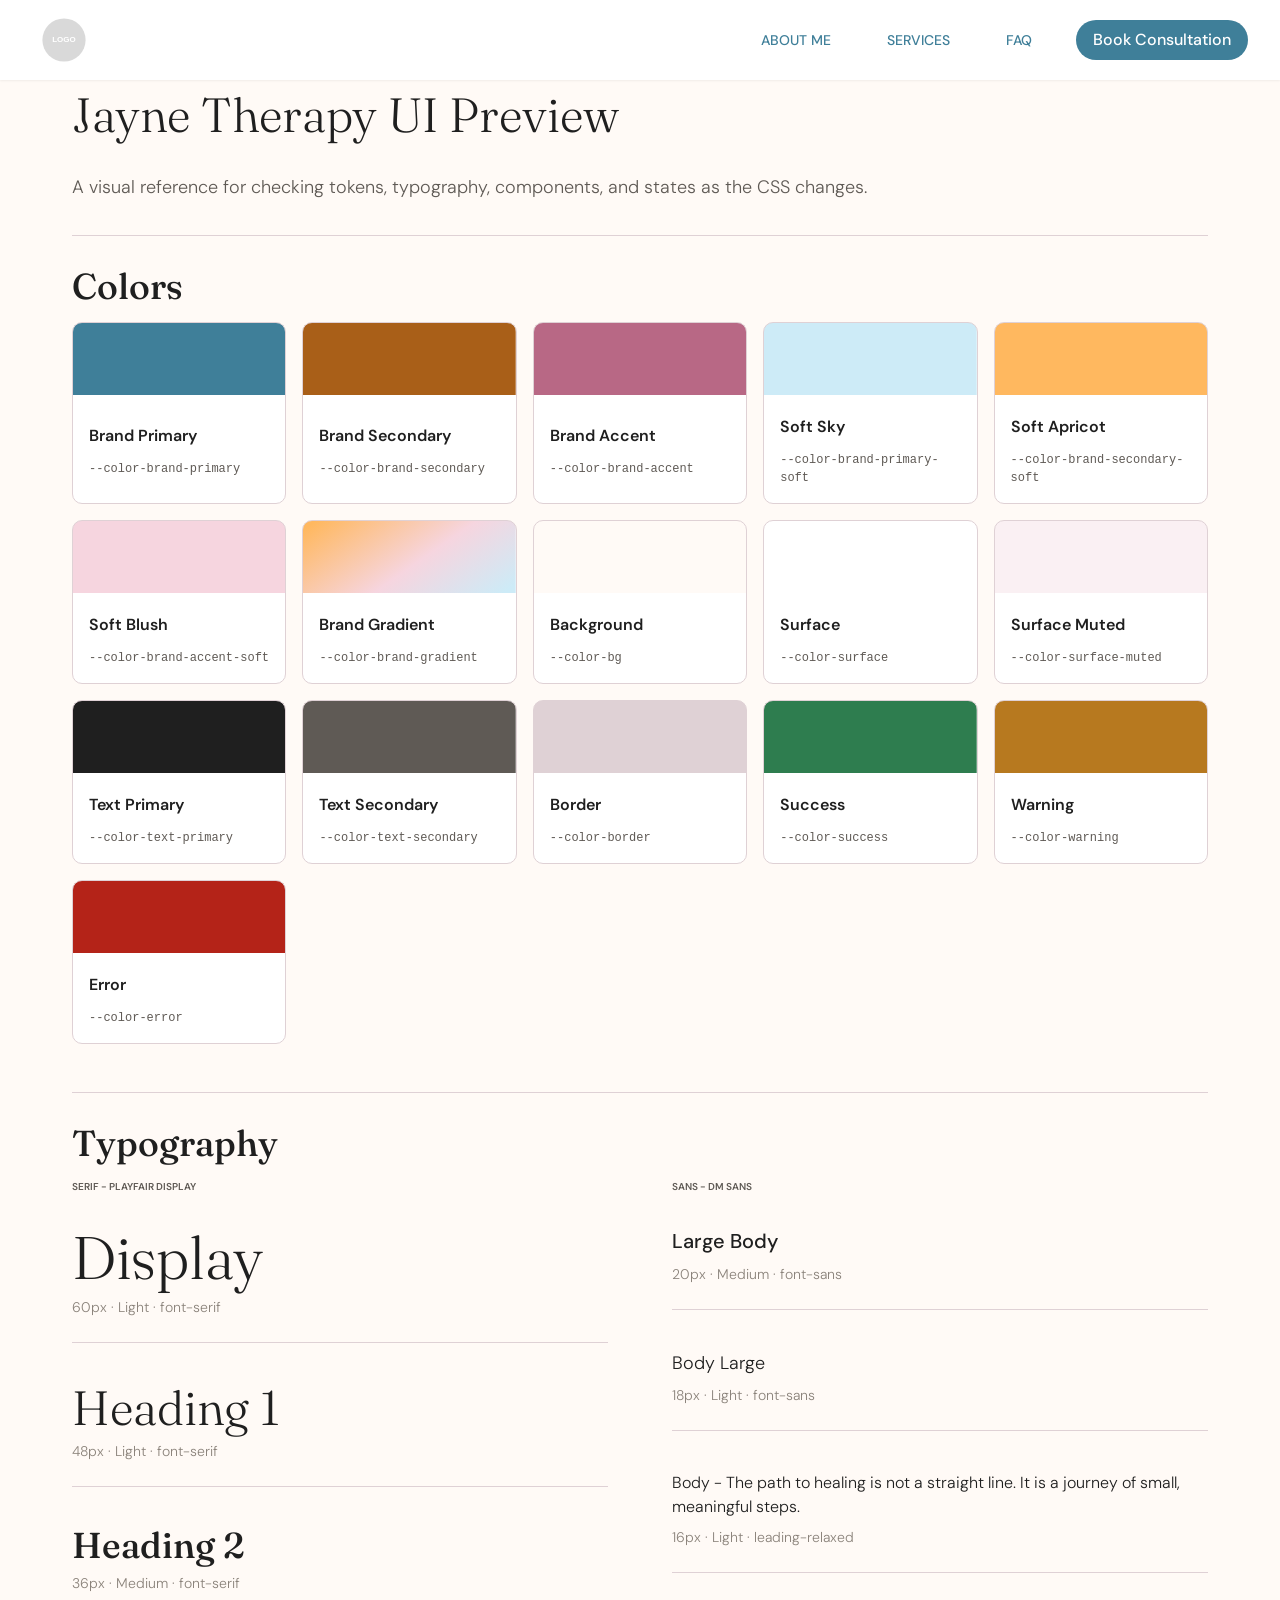
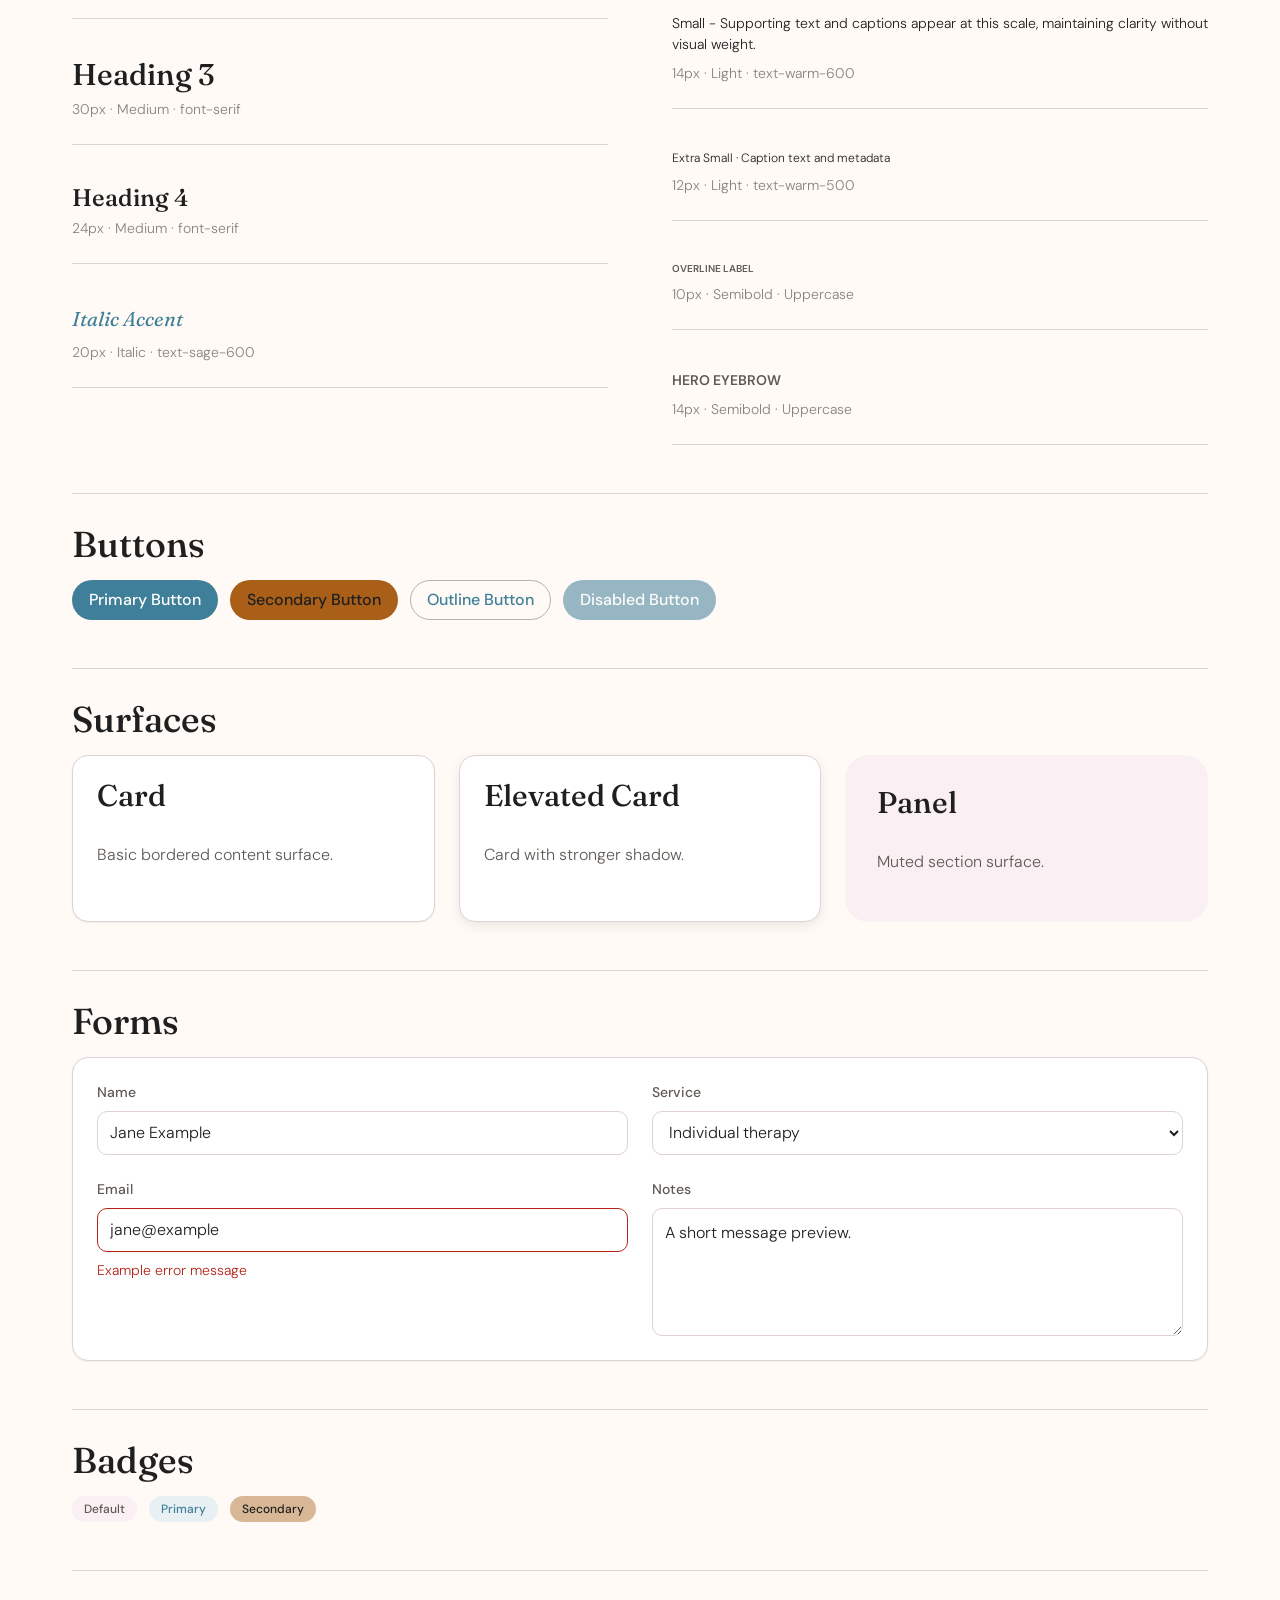
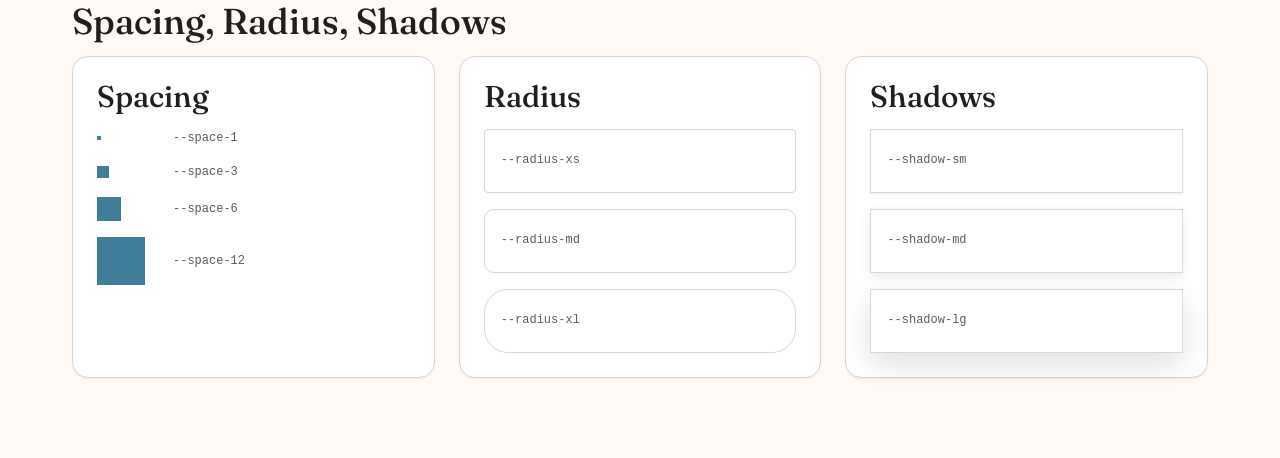
==== design-system/index.html @ 98eff907 "checkpoint" ====
<!doctype html>
<html lang="en">
  <head>
    <meta charset="utf-8">
    <meta name="viewport" content="width=device-width, initial-scale=1">
    <title>Design System | Jayne Therapy</title>
    <link rel="stylesheet" href="../styles.css">
  </head>
  <body>
    <header class="site-header">
      <nav class="site-nav" aria-label="Main navigation">
        <a class="site-logo" href="../index.html" aria-label="Jayne Therapy home">
          <img src="../assets/images/logo-placeholder.svg" alt="Jayne Therapy">
        </a>

        <div class="nav-links" aria-label="Home page sections">
          <a href="../index.html#about">About Me</a>
          <a href="../index.html#services">Services</a>
          <a href="../index.html#faq">FAQ</a>
          <a class="button button-primary nav-cta" href="../book-consultation.html">Book Consultation</a>
        </div>
      </nav>
    </header>

    <main class="ds-page">
      <div class="container stack">
        <header class="stack">
          <span class="badge badge-primary">Design System</span>
          <h1>Jayne Therapy UI Preview</h1>
          <p class="text-lg text-secondary">
            A visual reference for checking tokens, typography, components, and states as the CSS changes.
          </p>
        </header>

        <section class="ds-section stack" aria-labelledby="colors-heading">
          <h2 id="colors-heading">Colors</h2>
          <div class="ds-token-grid">
            <article class="ds-swatch" style="--swatch-color: var(--color-brand-primary);">
              <span>Brand Primary</span>
              <code>--color-brand-primary</code>
            </article>
            <article class="ds-swatch" style="--swatch-color: var(--color-brand-secondary);">
              <span>Brand Secondary</span>
              <code>--color-brand-secondary</code>
            </article>
            <article class="ds-swatch" style="--swatch-color: var(--color-brand-accent);">
              <span>Brand Accent</span>
              <code>--color-brand-accent</code>
            </article>
            <article class="ds-swatch" style="--swatch-color: var(--color-brand-primary-soft);">
              <span>Soft Sky</span>
              <code>--color-brand-primary-soft</code>
            </article>
            <article class="ds-swatch" style="--swatch-color: var(--color-brand-secondary-soft);">
              <span>Soft Apricot</span>
              <code>--color-brand-secondary-soft</code>
            </article>
            <article class="ds-swatch" style="--swatch-color: var(--color-brand-accent-soft);">
              <span>Soft Blush</span>
              <code>--color-brand-accent-soft</code>
            </article>
            <article class="ds-swatch ds-swatch-gradient">
              <span>Brand Gradient</span>
              <code>--color-brand-gradient</code>
            </article>
            <article class="ds-swatch" style="--swatch-color: var(--color-bg);">
              <span>Background</span>
              <code>--color-bg</code>
            </article>
            <article class="ds-swatch" style="--swatch-color: var(--color-surface);">
              <span>Surface</span>
              <code>--color-surface</code>
            </article>
            <article class="ds-swatch" style="--swatch-color: var(--color-surface-muted);">
              <span>Surface Muted</span>
              <code>--color-surface-muted</code>
            </article>
            <article class="ds-swatch" style="--swatch-color: var(--color-text-primary);">
              <span>Text Primary</span>
              <code>--color-text-primary</code>
            </article>
            <article class="ds-swatch" style="--swatch-color: var(--color-text-secondary);">
              <span>Text Secondary</span>
              <code>--color-text-secondary</code>
            </article>
            <article class="ds-swatch" style="--swatch-color: var(--color-border);">
              <span>Border</span>
              <code>--color-border</code>
            </article>
            <article class="ds-swatch" style="--swatch-color: var(--color-success);">
              <span>Success</span>
              <code>--color-success</code>
            </article>
            <article class="ds-swatch" style="--swatch-color: var(--color-warning);">
              <span>Warning</span>
              <code>--color-warning</code>
            </article>
            <article class="ds-swatch" style="--swatch-color: var(--color-error);">
              <span>Error</span>
              <code>--color-error</code>
            </article>
          </div>
        </section>

        <section class="ds-section stack" aria-labelledby="typography-heading">
          <h2 id="typography-heading">Typography</h2>
          <div class="ds-type-specimen">
            <div class="stack">
              <p class="overline">Serif - Playfair Display</p>

              <article class="ds-type-row">
                <p class="display">Display</p>
                <p class="ds-type-meta">60px &middot; Light &middot; font-serif</p>
              </article>

              <article class="ds-type-row">
                <h1>Heading 1</h1>
                <p class="ds-type-meta">48px &middot; Light &middot; font-serif</p>
              </article>

              <article class="ds-type-row">
                <h2>Heading 2</h2>
                <p class="ds-type-meta">36px &middot; Medium &middot; font-serif</p>
              </article>

              <article class="ds-type-row">
                <h3>Heading 3</h3>
                <p class="ds-type-meta">30px &middot; Medium &middot; font-serif</p>
              </article>

              <article class="ds-type-row">
                <h4>Heading 4</h4>
                <p class="ds-type-meta">24px &middot; Medium &middot; font-serif</p>
              </article>

              <article class="ds-type-row">
                <p class="italic-accent">Italic Accent</p>
                <p class="ds-type-meta">20px &middot; Italic &middot; text-sage-600</p>
              </article>
            </div>

            <div class="stack">
              <p class="overline">Sans - DM Sans</p>

              <article class="ds-type-row">
                <p class="text-xl text-medium">Large Body</p>
                <p class="ds-type-meta">20px &middot; Medium &middot; font-sans</p>
              </article>

              <article class="ds-type-row">
                <p class="text-lg">Body Large</p>
                <p class="ds-type-meta">18px &middot; Light &middot; font-sans</p>
              </article>

              <article class="ds-type-row">
                <p>Body - The path to healing is not a straight line. It is a journey of small, meaningful steps.</p>
                <p class="ds-type-meta">16px &middot; Light &middot; leading-relaxed</p>
              </article>

              <article class="ds-type-row">
                <p class="text-sm">Small - Supporting text and captions appear at this scale, maintaining clarity without visual weight.</p>
                <p class="ds-type-meta">14px &middot; Light &middot; text-warm-600</p>
              </article>

              <article class="ds-type-row">
                <p class="text-xs">Extra Small &middot; Caption text and metadata</p>
                <p class="ds-type-meta">12px &middot; Light &middot; text-warm-500</p>
              </article>

              <article class="ds-type-row">
                <p class="overline">Overline Label</p>
                <p class="ds-type-meta">10px &middot; Semibold &middot; Uppercase</p>
              </article>

              <article class="ds-type-row">
                <p class="eyebrow">Hero Eyebrow</p>
                <p class="ds-type-meta">14px &middot; Semibold &middot; Uppercase</p>
              </article>
            </div>
          </div>
        </section>

        <section class="ds-section stack" aria-labelledby="buttons-heading">
          <h2 id="buttons-heading">Buttons</h2>
          <div class="cluster">
            <a class="button button-primary" href="../book-consultation.html">Primary Button</a>
            <button class="button button-secondary" type="button">Secondary Button</button>
            <button class="button button-outline" type="button">Outline Button</button>
            <button class="button button-primary" type="button" disabled>Disabled Button</button>
          </div>
        </section>

        <section class="ds-section stack" aria-labelledby="surfaces-heading">
          <h2 id="surfaces-heading">Surfaces</h2>
          <div class="grid grid-3">
            <article class="card stack">
              <h3>Card</h3>
              <p class="text-secondary">Basic bordered content surface.</p>
            </article>
            <article class="card card-elevated stack">
              <h3>Elevated Card</h3>
              <p class="text-secondary">Card with stronger shadow.</p>
            </article>
            <article class="panel stack">
              <h3>Panel</h3>
              <p class="text-secondary">Muted section surface.</p>
            </article>
          </div>
        </section>

        <section class="ds-section stack" aria-labelledby="forms-heading">
          <h2 id="forms-heading">Forms</h2>
          <form class="card grid grid-2">
            <label class="field">
              <span class="label">Name</span>
              <input class="input" type="text" value="Jane Example">
            </label>

            <label class="field">
              <span class="label">Service</span>
              <select class="select">
                <option>Individual therapy</option>
                <option>Consultation</option>
              </select>
            </label>

            <label class="field">
              <span class="label">Email</span>
              <input class="input is-error" type="email" value="jane@example">
              <span class="field-error">Example error message</span>
            </label>

            <label class="field">
              <span class="label">Notes</span>
              <textarea class="textarea">A short message preview.</textarea>
            </label>
          </form>
        </section>

        <section class="ds-section stack" aria-labelledby="badges-heading">
          <h2 id="badges-heading">Badges</h2>
          <div class="cluster">
            <span class="badge">Default</span>
            <span class="badge badge-primary">Primary</span>
            <span class="badge badge-secondary">Secondary</span>
          </div>
        </section>

        <section class="ds-section stack" aria-labelledby="spacing-heading">
          <h2 id="spacing-heading">Spacing, Radius, Shadows</h2>
          <div class="grid grid-3">
            <article class="card stack">
              <h3>Spacing</h3>
              <div class="ds-space" style="--space-size: var(--space-1);"><span></span><code>--space-1</code></div>
              <div class="ds-space" style="--space-size: var(--space-3);"><span></span><code>--space-3</code></div>
              <div class="ds-space" style="--space-size: var(--space-6);"><span></span><code>--space-6</code></div>
              <div class="ds-space" style="--space-size: var(--space-12);"><span></span><code>--space-12</code></div>
            </article>

            <article class="card stack">
              <h3>Radius</h3>
              <div class="ds-radius" style="border-radius: var(--radius-xs);"><code>--radius-xs</code></div>
              <div class="ds-radius" style="border-radius: var(--radius-md);"><code>--radius-md</code></div>
              <div class="ds-radius" style="border-radius: var(--radius-xl);"><code>--radius-xl</code></div>
            </article>

            <article class="card stack">
              <h3>Shadows</h3>
              <div class="ds-shadow" style="box-shadow: var(--shadow-sm);"><code>--shadow-sm</code></div>
              <div class="ds-shadow" style="box-shadow: var(--shadow-md);"><code>--shadow-md</code></div>
              <div class="ds-shadow" style="box-shadow: var(--shadow-lg);"><code>--shadow-lg</code></div>
            </article>
          </div>
        </section>
      </div>
    </main>
  </body>
</html>
---- styles.css ----
@import url("https://fonts.googleapis.com/css2?family=DM+Sans:ital,opsz,wght@0,9..40,300;0,9..40,400;0,9..40,500;0,9..40,600&family=Playfair+Display:ital,wght@0,400;0,500;1,400&display=swap");
@import url("https://fonts.googleapis.com/css2?family=DM+Sans:ital,opsz,wght@0,9..40,300;0,9..40,400;0,9..40,500;0,9..40,600&family=Fraunces:ital,opsz,wght@0,9..144,400;0,9..144,500;0,9..144,600;1,9..144,400&display=swap");

* {
  box-sizing: border-box;
}

section {
  min-height: 100vh;
  scroll-margin-top: 5rem;
}


/* =========================================================
   DESIGN SYSTEM
   Source of truth for brand, spacing, typography, UI states
   ========================================================= */

/* -----------------------------
   1. Design Tokens
----------------------------- */

:root {
  /* Brand */
  --color-brand-primary: #3f7f99;
  --color-brand-secondary: #a95f18;
  --color-brand-accent: #b86885;
  --color-brand-primary-soft: #cdebf7;
  --color-brand-secondary-soft: #ffb85f;
  --color-brand-accent-soft: #f6d5df;
  --color-brand-gradient: linear-gradient(145deg, #ffb85f 4%, #f6d5df 55%, #cdebf7 96%);

  /* Neutrals */
  --color-bg: #fffaf6;
  --color-surface: #ffffff;
  --color-surface-muted: #faf0f3;

  --color-text-primary: #1f1f1f;
  --color-text-secondary: #5f5a55;
  --color-text-muted: #8a827a;
  --color-text-inverse: #ffffff;

  --color-border: #dfd1d5;
  --color-border-strong: #bcaeb3;

  /* Semantic Colors */
  --color-success: #2e7d4f;
  --color-warning: #b7791f;
  --color-error: #b42318;
  --color-info: #2b5c8a;

  /* Typography */
  --font-family-base: "DM Sans", system-ui, -apple-system, BlinkMacSystemFont, "Segoe UI", sans-serif;
  /* --font-family-heading: "Playfair Display", Georgia, "Times New Roman", Times, serif; */
  --font-family-heading: "Fraunces", Georgia, "Times New Roman", Times, serif;
  --font-family-mono: "SFMono-Regular", Consolas, "Liberation Mono", monospace;

  --font-size-2xs: 0.625rem;  /* 10px */
  --font-size-xs: 0.75rem;     /* 12px */
  --font-size-sm: 0.875rem;    /* 14px */
  --font-size-md: 1rem;        /* 16px */
  --font-size-lg: 1.125rem;    /* 18px */
  --font-size-xl: 1.25rem;     /* 20px */
  --font-size-2xl: 1.5rem;     /* 24px */
  --font-size-3xl: 1.875rem;   /* 30px */
  --font-size-4xl: 2.25rem;    /* 36px */
  --font-size-5xl: 3rem;       /* 48px */
  --font-size-display: 3.75rem; /* 60px */

  --line-height-tight: 1.05;
  --line-height-base: 1.5;
  --line-height-loose: 1.65;

  --font-weight-light: 300;
  --font-weight-regular: 400;
  --font-weight-medium: 500;
  --font-weight-semibold: 600;
  --font-weight-bold: 700;

  /* Spacing */
  --space-0: 0;
  --space-1: 0.25rem;   /* 4px */
  --space-2: 0.5rem;    /* 8px */
  --space-3: 0.75rem;   /* 12px */
  --space-4: 1rem;      /* 16px */
  --space-5: 1.25rem;   /* 20px */
  --space-6: 1.5rem;    /* 24px */
  --space-8: 2rem;      /* 32px */
  --space-10: 2.5rem;   /* 40px */
  --space-12: 3rem;     /* 48px */
  --space-16: 4rem;     /* 64px */

  /* Border Radius */
  --radius-xs: 0.25rem;
  --radius-sm: 0.375rem;
  --radius-md: 0.625rem;
  --radius-lg: 1rem;
  --radius-xl: 1.5rem;
  --radius-full: 999px;

  /* Shadows */
  --shadow-sm: 0 1px 2px rgb(0 0 0 / 0.06);
  --shadow-md: 0 4px 12px rgb(0 0 0 / 0.08);
  --shadow-lg: 0 12px 32px rgb(0 0 0 / 0.12);

  /* Layout */
  --container-sm: 640px;
  --container-md: 960px;
  --container-lg: 1200px;
  --container-xl: 1440px;

  /* Motion */
  --transition-fast: 120ms ease;
  --transition-base: 180ms ease;
  --transition-slow: 280ms ease;

  /* Z-Index */
  --z-dropdown: 1000;
  --z-sticky: 1100;
  --z-modal: 1200;
  --z-toast: 1300;
}


/* -----------------------------
   2. Global Base Styles
----------------------------- */

* {
  box-sizing: border-box;
}

html {
  background: var(--color-surface);
  font-size: 16px;
}

body {
  margin: 0;
  background: var(--color-bg);
  color: var(--color-text-primary);
  font-family: var(--font-family-base);
  font-size: var(--font-size-md);
  font-weight: var(--font-weight-light);
  line-height: var(--line-height-base);
}

img,
svg {
  display: block;
  max-width: 100%;
}

button,
input,
textarea,
select {
  font: inherit;
}

a {
  color: inherit;
}


/* -----------------------------
   3. Site Navigation
----------------------------- */

.site-header {
  background: var(--color-surface);
  box-shadow: var(--shadow-sm);
  position: fixed;
  right: 0;
  left: 0;
  top: 0;
  z-index: var(--z-sticky);
}

main {
  padding-top: 5rem;
}

.site-nav {
  display: flex;
  align-items: center;
  justify-content: space-between;
  gap: var(--space-6);
  width: min(100%, var(--container-xl));
  min-height: 5rem;
  margin-inline: auto;
  padding-inline: var(--space-8);
}

.site-logo {
  display: inline-flex;
  align-items: center;
  flex: 0 0 auto;
  padding: var(--space-1) var(--space-2);
  border-radius: var(--radius-lg);
}

.site-logo[aria-current="page"] {
  background: color-mix(in srgb, var(--color-brand-secondary-soft) 32%, transparent);
}

.site-logo img {
  width: auto;
  height: 3rem;
}

.nav-links {
  display: flex;
  align-items: center;
  flex-wrap: wrap;
  justify-content: flex-end;
  gap: var(--space-8);
  margin-left: auto;
}

.nav-links a:not(.button) {
  color: var(--color-brand-primary);
  padding: var(--space-2) var(--space-3);
  border-radius: var(--radius-full);
  font-size: var(--font-size-sm);
  font-weight: var(--font-weight-medium);
  text-decoration: none;
  text-transform: uppercase;
  transition:
    color var(--transition-base),
    background-color var(--transition-base),
    transform var(--transition-fast);
}

.nav-links a:not(.button):hover,
.nav-links a:not(.button):focus-visible {
  color: color-mix(in srgb, var(--color-brand-primary) 82%, black);
  background: color-mix(in srgb, var(--color-brand-primary-soft) 42%, transparent);
  transform: translateY(-1px);
}

.nav-links a[aria-current="page"] {
  color: var(--color-text-inverse);
  background: var(--color-brand-secondary);
  box-shadow: 0 0 0 0.2rem color-mix(in srgb, var(--color-brand-secondary-soft) 55%, transparent);
}

.nav-links a[aria-current="page"]:hover,
.nav-links a[aria-current="page"]:focus-visible {
  color: var(--color-text-inverse);
  background: color-mix(in srgb, var(--color-brand-secondary) 88%, black);
}

.nav-cta {
  flex: 0 0 auto;
}

@media (max-width: 700px) {
  main {
    padding-top: 9.5rem;
  }

  .site-nav {
    align-items: flex-start;
    flex-direction: column;
    gap: var(--space-4);
    padding-block: var(--space-4);
    padding-inline: var(--space-6);
  }

  .nav-links {
    justify-content: flex-start;
    width: 100%;
    gap: var(--space-4);
  }
}


/* -----------------------------
   4. Hero
----------------------------- */

.hero {
  position: relative;
  isolation: isolate;
  display: flex;
  align-items: center;
  overflow: hidden;
  padding-block: var(--space-16);
}

.hero::before,
.hero::after {
  position: absolute;
  z-index: -1;
  content: "";
  pointer-events: none;
}

.hero::before {
  top: 8%;
  left: -5rem;
  width: 16rem;
  aspect-ratio: 1;
  border-radius: 41% 59% 66% 34% / 53% 38% 62% 47%;
  background: color-mix(in srgb, var(--color-brand-accent-soft) 72%, transparent);
  transform: rotate(-18deg);
}

.hero::after {
  right: 3%;
  bottom: 4%;
  width: 8rem;
  aspect-ratio: 1;
  border: 0.75rem solid color-mix(in srgb, var(--color-brand-secondary-soft) 52%, transparent);
  border-radius: 50%;
  box-shadow:
    0 0 0 0.75rem var(--color-bg),
    0 0 0 1rem color-mix(in srgb, var(--color-brand-primary-soft) 72%, transparent);
}

.hero-layout {
  position: relative;
  display: grid;
  grid-template-columns: minmax(0, 1.15fr) minmax(18rem, 0.85fr);
  gap: var(--space-6);
  align-items: center;
  padding-inline: var(--space-10);
}

.hero-copy {
  z-index: 1;
  grid-column: 1;
  grid-row: 1;
  min-width: 0;
  max-width: var(--container-sm);
  padding: var(--space-10);
}

.hero-image-frame {
  grid-column: 2;
  grid-row: 1;
  width: min(100%, 30rem);
  aspect-ratio: 4 / 5;
  justify-self: end;
  overflow: hidden;
  border: 1px solid var(--color-border);
  border-radius: 46% 54% 42% 58% / 58% 43% 57% 42%;
  background: var(--color-surface-muted);
  box-shadow: var(--shadow-sm);
}

.hero-image-frame img {
  width: 100%;
  height: 100%;
  object-fit: cover;
  object-position: center 25%;
}

@media (max-width: 960px) {
  .hero {
    padding-block: var(--space-12);
  }

  .hero-layout {
    grid-template-columns: minmax(0, 1fr) minmax(15rem, 0.75fr);
    gap: var(--space-4);
    padding-inline: var(--space-4);
  }

  .hero-copy {
    grid-column: 1;
    max-width: 100%;
    padding: var(--space-4);
  }

  .hero-copy h1 {
    font-size: var(--font-size-4xl);
  }

  .hero-image-frame {
    grid-column: 2;
    width: 100%;
  }
}

@media (max-width: 700px) {
  .hero-layout {
    grid-template-columns: 1fr;
    gap: var(--space-10);
  }

  .hero-copy,
  .hero-image-frame {
    grid-column: 1;
    grid-row: auto;
  }

  .hero-copy {
    padding: var(--space-8);
  }

  .hero-image-frame {
    justify-self: center;
    width: min(100%, 34rem);
  }
}

@media (max-width: 560px) {
  .hero {
    padding-block: var(--space-10);
  }

  .hero-copy h1 {
    font-size: var(--font-size-3xl);
  }

  .hero-copy {
    padding: var(--space-6);
  }

  .hero-layout {
    padding-inline: 0;
  }

  .hero-image-frame {
    width: 100%;
  }
}


/* -----------------------------
   5. About
----------------------------- */

.about-section {
  min-height: auto;
  padding-block: var(--space-16);
  background: var(--color-surface);
}

.about-layout {
  display: grid;
  grid-template-columns: minmax(16rem, 0.85fr) minmax(0, 1fr);
  gap: var(--space-16);
  align-items: start;
}

.about-media {
  position: relative;
  overflow: hidden;
  aspect-ratio: 4 / 5;
  border-radius: var(--radius-full) var(--radius-full) var(--radius-md) var(--radius-md);
  background: var(--color-surface-muted);
  box-shadow:
    -0.9rem 0.9rem 0 color-mix(in srgb, var(--color-brand-secondary-soft) 38%, white),
    var(--shadow-sm);
}

.about-media::before {
  content: "";
  position: absolute;
  inset: var(--space-4);
  border: 1px solid color-mix(in srgb, var(--color-brand-secondary) 70%, transparent);
  border-radius: inherit;
  pointer-events: none;
  z-index: 1;
}

.about-media img {
  width: 100%;
  height: 100%;
  object-fit: cover;
  object-position: center 20%;
}

.about-content {
  padding-block: var(--space-4);
  gap: var(--space-5);
}

.about-content h2 {
  color: var(--color-text-primary);
  max-width: 46rem;
  margin-bottom: var(--space-6);
}

.about-content h2 span:nth-of-type(1) {
  color: var(--color-brand-primary);
}

.about-content h2 span:nth-of-type(2) {
  color: var(--color-brand-secondary);
}

.about-content p {
  max-width: 44rem;
  margin: 0;
  line-height: var(--line-height-loose);
}

.about-list {
  color: var(--color-text-secondary);
  max-width: 44rem;
  font-size: var(--font-size-md);
  line-height: var(--line-height-loose);
}

.about-list p {
  margin-block: 0 var(--space-2);
}

.about-list ul {
  margin: 0;
  padding-left: var(--space-6);
}

.about-list li::marker {
  color: var(--color-brand-secondary);
}

@media (max-width: 900px) {
  .about-section {
    padding-block: var(--space-12);
  }

  .about-layout {
    grid-template-columns: 1fr;
    gap: var(--space-10);
  }

  .about-media {
    width: min(100%, 28rem);
    justify-self: center;
  }
}

@media (max-width: 560px) {
  .about-section {
    padding-block: var(--space-10);
  }

  .about-content h2 {
    font-size: var(--font-size-3xl);
  }
}


/* -----------------------------
   6. Services
----------------------------- */

.services-section {
  min-height: auto;
  padding-block: var(--space-16);
  background: color-mix(in srgb, var(--color-brand-accent-soft) 34%, white);
}

.services-panel {
  display: grid;
  gap: var(--space-10);
  padding-block: var(--space-4);
}

.services-header {
  max-width: var(--container-md);
}

.services-header h2 {
  color: var(--color-text-primary);
}

.services-header .eyebrow {
  color: var(--color-brand-accent);
}

.services-header p {
  max-width: 46rem;
  margin: 0;
  line-height: var(--line-height-loose);
}

.services-list {
  display: grid;
  grid-template-columns: repeat(2, minmax(0, 1fr));
  gap: var(--space-5);
  color: var(--color-text-secondary);
}

.services-list ul {
  display: grid;
  margin: 0;
  padding: 0;
  list-style: none;
}

.services-list li {
  position: relative;
  padding: var(--space-3) var(--space-3) var(--space-3) var(--space-8);
  border-bottom: 1px dashed color-mix(in srgb, var(--color-brand-accent) 24%, transparent);
  line-height: var(--line-height-base);
}

.services-list li::before {
  position: absolute;
  top: 1.15rem;
  left: 0.2rem;
  width: 0.55rem;
  aspect-ratio: 1;
  border-radius: 62% 38% 55% 45% / 44% 58% 42% 56%;
  background: var(--color-brand-accent);
  content: "";
  transform: rotate(18deg);
}

.services-list li:last-child {
  border-bottom: 0;
}


@media (max-width: 768px) {
  .services-section {
    padding-block: var(--space-12);
  }

  .services-panel {
    padding-block: var(--space-2);
  }

  .services-list {
    grid-template-columns: 1fr;
    gap: var(--space-3);
  }
}

@media (max-width: 560px) {
  .services-section {
    padding-block: var(--space-10);
  }

  .services-panel {
    padding-block: 0;
  }
}


/* -----------------------------
   7. Typography Utilities
----------------------------- */

.h1,
h1 {
  font-family: var(--font-family-heading);
  font-size: var(--font-size-5xl);
  line-height: var(--line-height-tight);
  font-weight: var(--font-weight-light);
  margin: 0;
}

.h2,
h2 {
  font-family: var(--font-family-heading);
  font-size: var(--font-size-4xl);
  line-height: var(--line-height-tight);
  font-weight: var(--font-weight-medium);
  margin: 0;
}

.h3,
h3 {
  font-family: var(--font-family-heading);
  font-size: var(--font-size-3xl);
  line-height: var(--line-height-tight);
  font-weight: var(--font-weight-medium);
  margin: 0;
}

.h4,
h4 {
  font-family: var(--font-family-heading);
  font-size: var(--font-size-2xl);
  line-height: var(--line-height-tight);
  font-weight: var(--font-weight-medium);
  margin: 0;
}

.display {
  font-family: var(--font-family-heading);
  font-size: var(--font-size-display);
  line-height: var(--line-height-tight);
  font-weight: var(--font-weight-light);
  margin: 0;
}

.italic-accent {
  color: var(--color-brand-primary);
  font-family: var(--font-family-heading);
  font-size: var(--font-size-xl);
  font-style: italic;
  font-weight: var(--font-weight-regular);
  margin: 0;
}

.overline {
  color: var(--color-text-secondary);
  font-size: var(--font-size-2xs);
  font-weight: var(--font-weight-semibold);
  letter-spacing: 0;
  margin: 0;
  text-transform: uppercase;
}

.eyebrow {
  color: var(--color-text-secondary);
  font-size: var(--font-size-sm);
  font-weight: var(--font-weight-semibold);
  margin: 0;
  text-transform: uppercase;
}

.text-xs {
  font-size: var(--font-size-xs);
}

.text-sm {
  font-size: var(--font-size-sm);
}

.text-md {
  font-size: var(--font-size-md);
}

.text-lg {
  font-size: var(--font-size-lg);
}

.text-xl {
  font-size: var(--font-size-xl);
}

.text-medium {
  font-weight: var(--font-weight-medium);
}

.text-muted {
  color: var(--color-text-muted);
}

.text-secondary {
  color: var(--color-text-secondary);
}


/* -----------------------------
   8. Layout Utilities
----------------------------- */

.container {
  width: min(100%, var(--container-lg));
  margin-inline: auto;
  padding-inline: var(--space-8);
}

.stack {
  display: flex;
  flex-direction: column;
  gap: var(--space-4);
}

.cluster {
  display: flex;
  flex-wrap: wrap;
  gap: var(--space-3);
  align-items: center;
}

.grid {
  display: grid;
  gap: var(--space-6);
}

.grid-2 {
  grid-template-columns: repeat(2, minmax(0, 1fr));
}

.grid-3 {
  grid-template-columns: repeat(3, minmax(0, 1fr));
}

@media (max-width: 768px) {
  .grid-2,
  .grid-3 {
    grid-template-columns: 1fr;
  }
}


/* -----------------------------
   9. Buttons
----------------------------- */

.button {
  display: inline-flex;
  align-items: center;
  justify-content: center;
  gap: var(--space-2);
  min-height: 2.5rem;
  padding: 0 var(--space-4);
  border: 1px solid transparent;
  border-radius: var(--radius-full);
  font-weight: var(--font-weight-medium);
  text-decoration: none;
  cursor: pointer;
  transition:
    background var(--transition-base),
    color var(--transition-base),
    border-color var(--transition-base),
    box-shadow var(--transition-base),
    transform var(--transition-fast);
}

.button:hover {
  transform: translateY(-1px);
}

.button:focus-visible {
  outline: 3px solid color-mix(in srgb, var(--color-brand-primary) 35%, transparent);
  outline-offset: 2px;
}

.button-primary {
  background: var(--color-brand-primary);
  color: var(--color-text-inverse);
}

.button-primary:hover {
  background: color-mix(in srgb, var(--color-brand-primary) 88%, black);
}

.button-secondary {
  background: var(--color-brand-secondary);
  color: var(--color-text-primary);
}

.button-secondary:hover {
  background: color-mix(in srgb, var(--color-brand-secondary) 88%, black);
}

.button-outline {
  background: transparent;
  color: var(--color-brand-primary);
  border-color: var(--color-border-strong);
}

.button-outline:hover {
  background: var(--color-surface-muted);
}


/* -----------------------------
   10. Cards / Surfaces
----------------------------- */

.card {
  background: var(--color-surface);
  border: 1px solid var(--color-border);
  border-radius: var(--radius-lg);
  padding: var(--space-6);
  box-shadow: var(--shadow-sm);
}

.card-elevated {
  box-shadow: var(--shadow-md);
}

.panel {
  background: var(--color-surface-muted);
  border-radius: var(--radius-xl);
  padding: var(--space-8);
}


/* -----------------------------
   11. Forms
----------------------------- */

.field {
  display: flex;
  flex-direction: column;
  gap: var(--space-2);
}

.label {
  font-size: var(--font-size-sm);
  font-weight: var(--font-weight-medium);
  color: var(--color-text-secondary);
}

.input,
.textarea,
.select {
  width: 100%;
  min-height: 2.75rem;
  padding: 0 var(--space-3);
  border: 1px solid var(--color-border);
  border-radius: var(--radius-md);
  background: var(--color-surface);
  color: var(--color-text-primary);
  transition:
    border-color var(--transition-base),
    box-shadow var(--transition-base);
}

.textarea {
  min-height: 8rem;
  padding-block: var(--space-3);
  resize: vertical;
}

.input:focus,
.textarea:focus,
.select:focus {
  outline: none;
  border-color: var(--color-brand-primary);
  box-shadow: 0 0 0 3px color-mix(in srgb, var(--color-brand-primary) 20%, transparent);
}

.field-error {
  color: var(--color-error);
  font-size: var(--font-size-sm);
}


/* -----------------------------
   12. Badges / Tags
----------------------------- */

.badge {
  display: inline-flex;
  align-items: center;
  width: fit-content;
  padding: var(--space-1) var(--space-3);
  border-radius: var(--radius-full);
  font-size: var(--font-size-xs);
  font-weight: var(--font-weight-medium);
  background: var(--color-surface-muted);
  color: var(--color-text-secondary);
}

.badge-primary {
  background: color-mix(in srgb, var(--color-brand-primary) 12%, white);
  color: var(--color-brand-primary);
}

.badge-secondary {
  background: color-mix(in srgb, var(--color-brand-secondary) 45%, white);
  color: var(--color-text-primary);
}


/* -----------------------------
   13. States
----------------------------- */

.is-hidden {
  display: none !important;
}

.is-disabled,
[disabled] {
  opacity: 0.55;
  pointer-events: none;
  cursor: not-allowed;
}

.is-error {
  border-color: var(--color-error);
}

.is-success {
  border-color: var(--color-success);
}


/* -----------------------------
   14. Design System Preview
----------------------------- */

.ds-page {
  padding-block: var(--space-12);
}

.ds-section {
  min-height: auto;
  padding-block: var(--space-8);
  border-top: 1px solid var(--color-border);
}

.ds-type-specimen {
  display: grid;
  grid-template-columns: repeat(2, minmax(0, 1fr));
  gap: var(--space-16);
}

.ds-type-row {
  display: grid;
  gap: var(--space-2);
  padding-block: var(--space-6);
  border-bottom: 1px solid var(--color-border);
}

.ds-type-row:first-of-type {
  padding-top: var(--space-4);
}

.ds-type-row p {
  margin: 0;
}

.ds-type-meta {
  color: var(--color-text-muted);
  font-size: var(--font-size-sm);
}

.ds-token-grid {
  display: grid;
  grid-template-columns: repeat(auto-fit, minmax(180px, 1fr));
  gap: var(--space-4);
}

.ds-swatch {
  display: grid;
  gap: var(--space-3);
  min-height: 9rem;
  padding: var(--space-4);
  border: 1px solid var(--color-border);
  border-radius: var(--radius-md);
  background:
    linear-gradient(var(--swatch-color), var(--swatch-color)) top / 100% 4.5rem no-repeat,
    var(--color-surface);
}

.ds-swatch-gradient {
  background:
    var(--color-brand-gradient) top / 100% 4.5rem no-repeat,
    var(--color-surface);
}

.ds-swatch span {
  align-self: end;
  padding-top: 4.75rem;
  font-weight: var(--font-weight-semibold);
}

.ds-swatch code,
.ds-space code,
.ds-radius code,
.ds-shadow code {
  color: var(--color-text-secondary);
  font-family: var(--font-family-mono);
  font-size: var(--font-size-xs);
}

.ds-space {
  display: grid;
  grid-template-columns: 4rem 1fr;
  gap: var(--space-3);
  align-items: center;
}

.ds-space span {
  display: block;
  width: var(--space-size);
  height: var(--space-size);
  background: var(--color-brand-primary);
}

.ds-radius,
.ds-shadow {
  min-height: 4rem;
  padding: var(--space-4);
  background: var(--color-surface);
  border: 1px solid var(--color-border);
}

@media (max-width: 768px) {
  .ds-type-specimen {
    grid-template-columns: 1fr;
    gap: var(--space-8);
  }
}


/* -----------------------------
   15. Optional Dark Theme
----------------------------- */

[data-theme="dark"] {
  --color-bg: #141414;
  --color-surface: #1f1f1f;
  --color-surface-muted: #2a2a2a;

  --color-text-primary: #f6f1eb;
  --color-text-secondary: #c8beb4;
  --color-text-muted: #9b928a;

  --color-border: #3a342f;
  --color-border-strong: #5a5149;
}
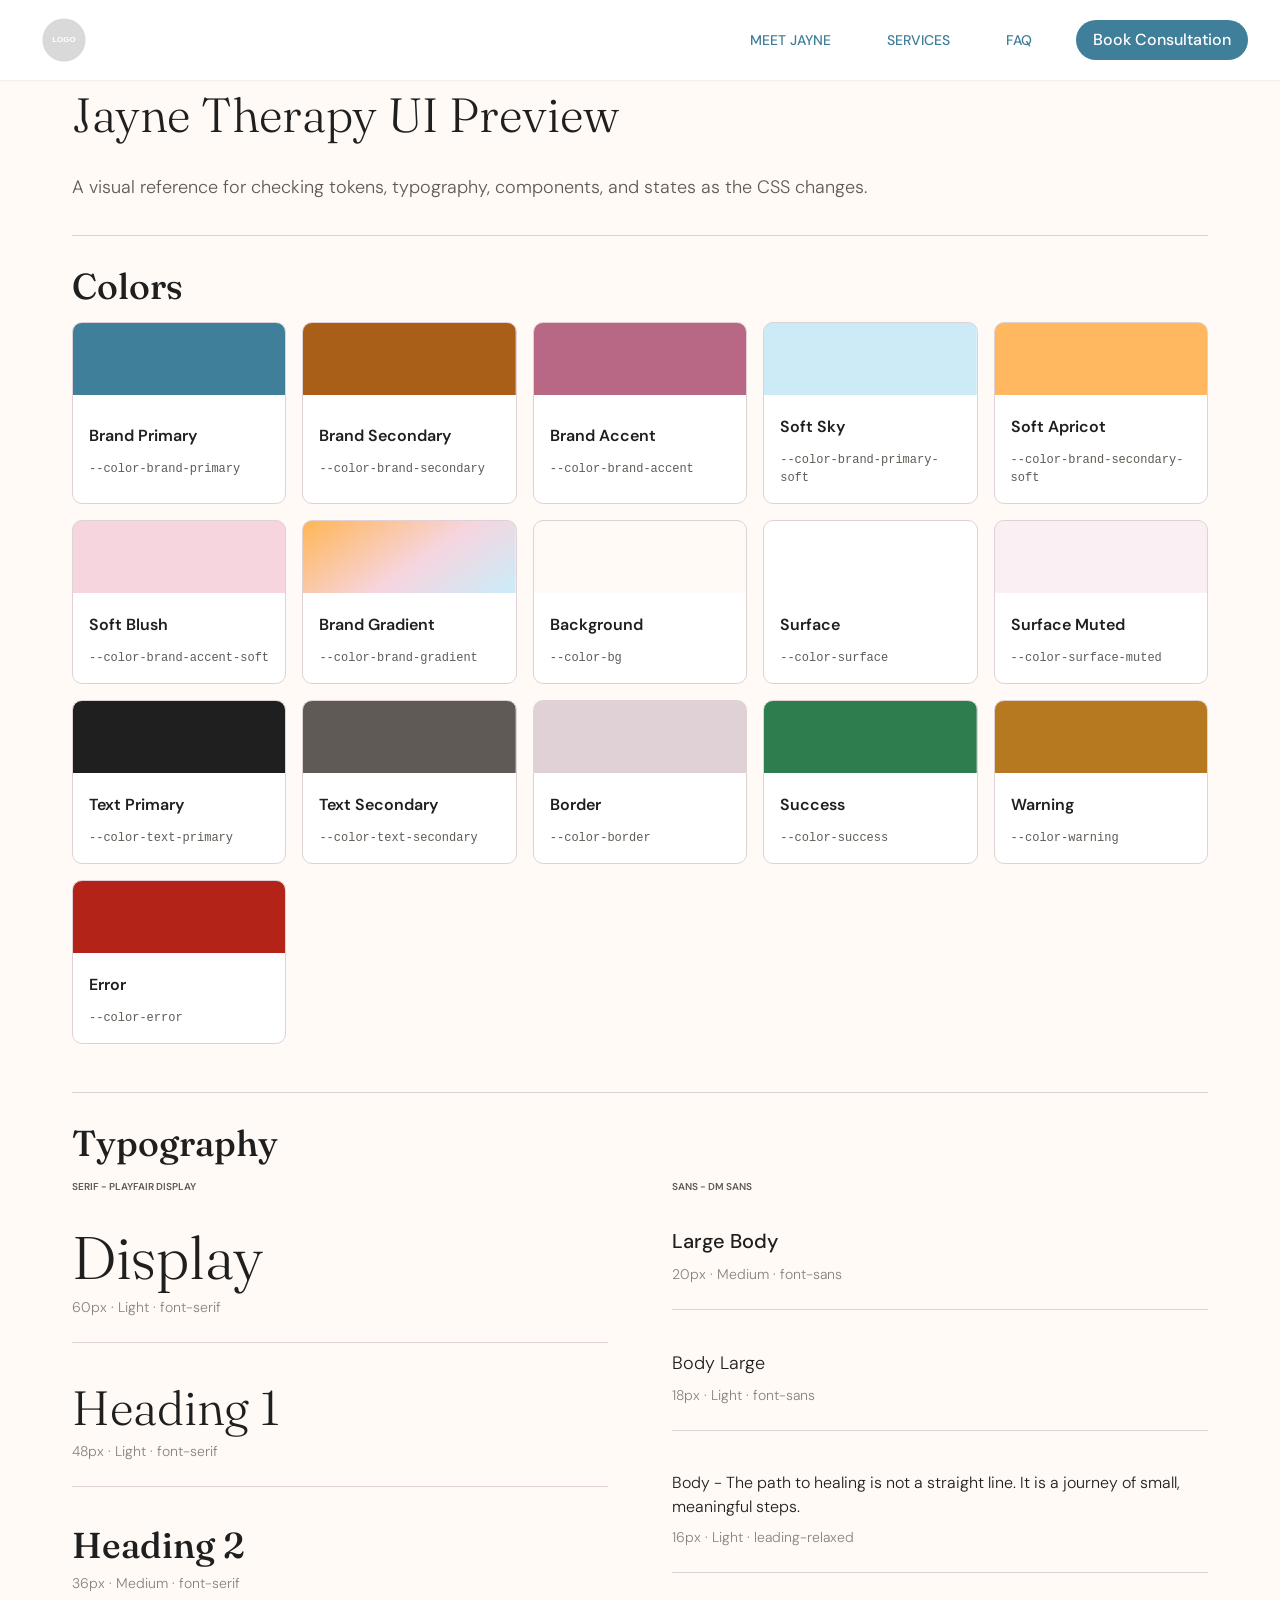
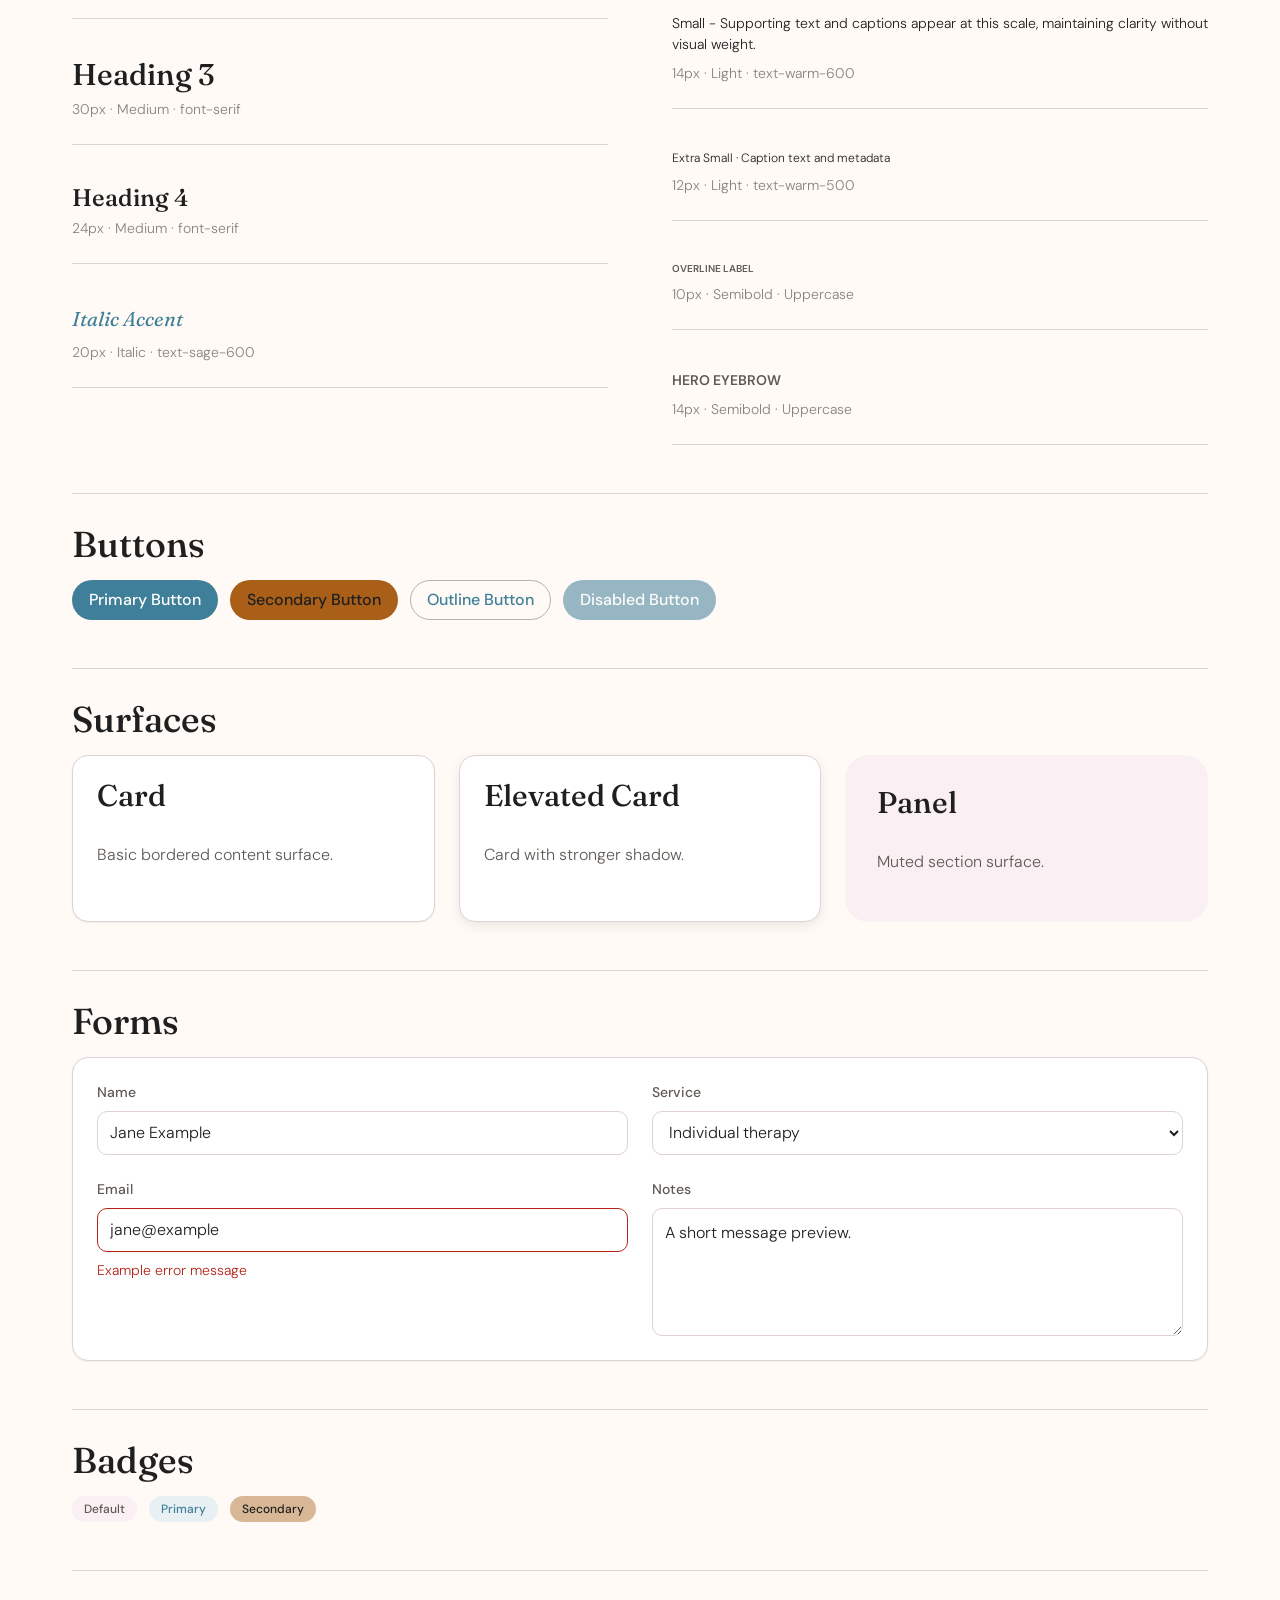
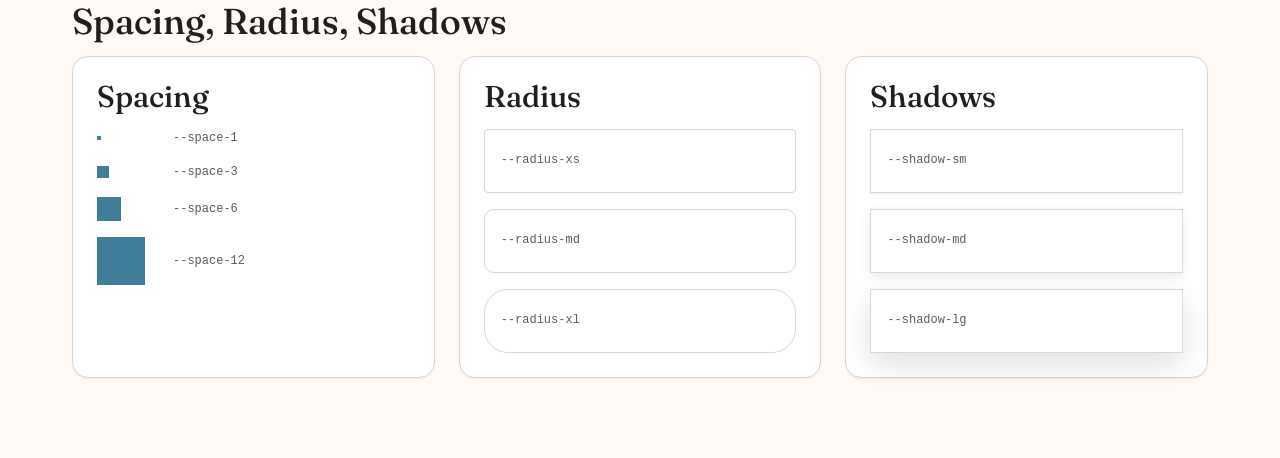
==== commit deb6c203: "CHECKPOITN" ====
--- a/design-system/index.html
+++ b/design-system/index.html
@@ -13,10 +13,10 @@
           <img src="../assets/images/logo-placeholder.svg" alt="Jayne Therapy">
         </a>
 
-        <div class="nav-links" aria-label="Home page sections">
-          <a href="../index.html#about">About Me</a>
-          <a href="../index.html#services">Services</a>
-          <a href="../index.html#faq">FAQ</a>
+        <div class="nav-links">
+          <a href="../meet-jayne.html">Meet Jayne</a>
+          <a href="../services.html">Services</a>
+          <a href="../faq.html">FAQ</a>
           <a class="button button-primary nav-cta" href="../book-consultation.html">Book Consultation</a>
         </div>
       </nav>
--- a/styles.css
+++ b/styles.css
@@ -479,16 +479,19 @@
   gap: var(--space-5);
 }
 
+.about-content h1,
 .about-content h2 {
   color: var(--color-text-primary);
   max-width: 46rem;
   margin-bottom: var(--space-6);
 }
 
+.about-content h1 span:nth-of-type(1),
 .about-content h2 span:nth-of-type(1) {
   color: var(--color-brand-primary);
 }
 
+.about-content h1 span:nth-of-type(2),
 .about-content h2 span:nth-of-type(2) {
   color: var(--color-brand-secondary);
 }
@@ -540,6 +543,7 @@
     padding-block: var(--space-10);
   }
 
+  .about-content h1,
   .about-content h2 {
     font-size: var(--font-size-3xl);
   }
@@ -566,6 +570,7 @@
   max-width: var(--container-md);
 }
 
+.services-header h1,
 .services-header h2 {
   color: var(--color-text-primary);
 }
@@ -617,7 +622,6 @@
   border-bottom: 0;
 }
 
-
 @media (max-width: 768px) {
   .services-section {
     padding-block: var(--space-12);
@@ -643,6 +647,116 @@
   }
 }
 
+
+/* -----------------------------
+   7. FAQ
+----------------------------- */
+
+.faq-section {
+  min-height: calc(100vh - 5rem);
+  padding-block: var(--space-16);
+  background: var(--color-bg);
+}
+
+.faq-layout {
+  display: grid;
+  grid-template-columns: 15rem minmax(0, 1fr);
+  gap: var(--space-12);
+  align-items: start;
+}
+
+.faq-intro {
+  position: sticky;
+  top: 8rem;
+}
+
+.faq-intro h1 {
+  font-size: var(--font-size-display);
+}
+
+.faq-list {
+  display: grid;
+}
+
+.faq-list details {
+  border-bottom: 1px solid var(--color-border);
+}
+
+.faq-list summary {
+  position: relative;
+  padding: var(--space-6) var(--space-10) var(--space-6) 0;
+  color: var(--color-text-primary);
+  font-size: var(--font-size-lg);
+  font-weight: var(--font-weight-medium);
+  list-style: none;
+  cursor: pointer;
+}
+
+.faq-list summary::-webkit-details-marker {
+  display: none;
+}
+
+.faq-list summary::after {
+  position: absolute;
+  top: 50%;
+  right: var(--space-2);
+  width: var(--space-3);
+  height: var(--space-3);
+  border-right: 1px solid var(--color-brand-primary);
+  border-bottom: 1px solid var(--color-brand-primary);
+  content: "";
+  transform: translateY(-70%) rotate(45deg);
+  transition: transform var(--transition-base);
+}
+
+.faq-list details[open] summary::after {
+  transform: translateY(-25%) rotate(225deg);
+}
+
+.faq-list summary:hover,
+.faq-list summary:focus-visible {
+  color: var(--color-brand-primary);
+}
+
+.faq-list summary:focus-visible {
+  outline: 3px solid color-mix(in srgb, var(--color-brand-primary-soft) 82%, transparent);
+  outline-offset: -3px;
+}
+
+.faq-answer {
+  padding: 0 var(--space-10) var(--space-6) 0;
+  color: var(--color-text-secondary);
+}
+
+.faq-answer p {
+  margin: 0;
+  line-height: var(--line-height-loose);
+}
+
+@media (max-width: 800px) {
+  .faq-section {
+    padding-block: var(--space-12);
+  }
+
+  .faq-layout {
+    grid-template-columns: 1fr;
+    gap: var(--space-6);
+  }
+
+  .faq-intro {
+    position: static;
+  }
+}
+
+@media (max-width: 560px) {
+  .faq-section {
+    padding-block: var(--space-10);
+  }
+
+  .faq-intro h1 {
+    font-size: var(--font-size-4xl);
+  }
+}
 
 /* -----------------------------
    7. Typography Utilities
@@ -881,6 +995,838 @@
 
 
 /* -----------------------------
+   About Page
+----------------------------- */
+
+.about-page section {
+  min-height: auto;
+}
+
+.about-page em {
+  color: var(--color-brand-primary);
+  font-weight: inherit;
+}
+
+.about-hero,
+.about-intro,
+.about-section-block,
+.about-final-cta {
+  padding-block: clamp(4rem, 8vw, 7.5rem);
+}
+
+.about-hero {
+  padding-block: clamp(3rem, 6vw, 5rem);
+  border-bottom: 1px solid color-mix(in srgb, var(--color-border) 70%, transparent);
+  background: color-mix(in srgb, var(--color-brand-primary-soft) 20%, var(--color-bg));
+}
+
+.about-hero-copy {
+  max-width: 48rem;
+  gap: var(--space-5);
+}
+
+.about-hero-copy h1 {
+  max-width: 42rem;
+}
+
+.about-lede {
+  max-width: 42rem;
+  color: var(--color-brand-secondary);
+  font-family: var(--font-family-heading);
+  font-size: clamp(1.35rem, 2.2vw, 1.8rem);
+  line-height: 1.35;
+  margin: var(--space-2) 0;
+}
+
+.about-intro {
+  background: var(--color-bg);
+}
+
+.about-intro-layout {
+  display: grid;
+  grid-template-columns: minmax(12rem, 0.42fr) minmax(0, 1fr);
+  gap: clamp(2rem, 6vw, 5rem);
+  align-items: center;
+}
+
+.about-intro-portrait {
+  margin: 0;
+}
+
+.about-intro-portrait img {
+  width: 100%;
+  aspect-ratio: 1;
+  object-fit: cover;
+  object-position: center 20%;
+  border-radius: var(--radius-full);
+  box-shadow:
+    0 0 0 0.75rem color-mix(in srgb, var(--color-brand-accent-soft) 42%, transparent),
+    var(--shadow-sm);
+}
+
+.about-intro-copy {
+  max-width: 44rem;
+  gap: var(--space-5);
+}
+
+.about-intro-copy p {
+  margin: 0;
+  color: var(--color-text-secondary);
+  font-size: var(--font-size-lg);
+  line-height: var(--line-height-loose);
+}
+
+.therapy-style {
+  background: var(--color-surface);
+  border-block: 1px solid color-mix(in srgb, var(--color-border) 70%, transparent);
+}
+
+.therapy-style-layout {
+  display: grid;
+  grid-template-columns: minmax(15rem, 0.72fr) minmax(0, 1.28fr);
+  gap: clamp(3rem, 8vw, 7rem);
+  align-items: start;
+}
+
+.therapy-style-intro {
+  position: sticky;
+  top: 8rem;
+  max-width: 28rem;
+}
+
+.therapy-style-intro h2 {
+  color: var(--color-text-primary);
+}
+
+.therapy-style-intro p {
+  margin: var(--space-6) 0 0;
+  color: var(--color-text-secondary);
+  font-size: var(--font-size-lg);
+  line-height: var(--line-height-loose);
+}
+
+.therapy-principles {
+  display: grid;
+  gap: 0;
+  border-top: 1px solid var(--color-border);
+}
+
+.therapy-principle {
+  display: grid;
+  grid-template-columns: 3.5rem minmax(0, 1fr);
+  gap: var(--space-5);
+  padding-block: var(--space-6);
+  border-bottom: 1px solid var(--color-border);
+}
+
+.principle-number {
+  display: block;
+  color: var(--color-brand-secondary);
+  font-size: var(--font-size-xs);
+  font-weight: var(--font-weight-semibold);
+  letter-spacing: 0;
+}
+
+.therapy-principle h3 {
+  margin: 0 0 var(--space-2);
+  color: var(--color-brand-primary);
+  font-size: var(--font-size-2xl);
+  line-height: 1.2;
+}
+
+.therapy-principle p {
+  margin: 0;
+  color: var(--color-text-secondary);
+  line-height: var(--line-height-loose);
+}
+
+.who-section {
+  background: var(--color-surface);
+}
+
+.who-layout,
+.path-layout,
+.approach-layout {
+  display: grid;
+  grid-template-columns: repeat(2, minmax(0, 1fr));
+  gap: clamp(3rem, 8vw, 7rem);
+  align-items: center;
+}
+
+.who-copy {
+  gap: var(--space-6);
+}
+
+.who-copy > p {
+  margin: 0;
+}
+
+.who-closing {
+  padding-left: var(--space-5);
+  border-left: 3px solid var(--color-brand-secondary-soft);
+  color: var(--color-brand-secondary);
+  font-weight: var(--font-weight-medium);
+}
+
+.who-card {
+  padding: clamp(2rem, 5vw, 3.5rem);
+  border-radius: var(--radius-xl);
+  background: var(--color-surface-muted);
+  box-shadow: var(--shadow-sm);
+}
+
+.who-card > p {
+  margin: 0 0 var(--space-5);
+  font-weight: var(--font-weight-medium);
+}
+
+.check-list,
+.credentials-list {
+  display: grid;
+  gap: var(--space-4);
+  margin: 0;
+  padding: 0;
+  list-style: none;
+}
+
+.check-list li {
+  position: relative;
+  padding-left: var(--space-8);
+  color: var(--color-text-secondary);
+}
+
+.check-list li::before {
+  position: absolute;
+  left: 0;
+  color: var(--color-brand-primary);
+  content: "✓";
+  font-weight: var(--font-weight-semibold);
+}
+
+.path-section {
+  background: var(--color-bg);
+}
+
+.path-portrait {
+  position: relative;
+  margin: 0;
+}
+
+.path-portrait::after {
+  position: absolute;
+  inset: var(--space-5) calc(var(--space-5) * -1) calc(var(--space-5) * -1) var(--space-5);
+  z-index: -1;
+  border-radius: var(--radius-xl);
+  background: var(--color-brand-secondary-soft);
+  content: "";
+  opacity: 0.48;
+}
+
+.path-portrait img {
+  width: 100%;
+  max-height: 42rem;
+  aspect-ratio: 4 / 5;
+  object-fit: cover;
+  border-radius: var(--radius-xl);
+}
+
+.path-copy {
+  gap: var(--space-5);
+}
+
+.path-copy p:not(.eyebrow) {
+  color: var(--color-text-secondary);
+  line-height: var(--line-height-loose);
+  margin: 0;
+}
+
+.approach-section {
+  background: var(--color-surface);
+}
+
+.approach-layout {
+  align-items: start;
+}
+
+.approach-intro {
+  position: sticky;
+  top: 8rem;
+  gap: var(--space-6);
+}
+
+.approach-intro p {
+  margin: 0;
+}
+
+.approach-list {
+  border-top: 1px solid var(--color-border);
+}
+
+.approach-list details {
+  border-bottom: 1px solid var(--color-border);
+}
+
+.approach-list summary {
+  position: relative;
+  padding: var(--space-6) var(--space-10) var(--space-6) 0;
+  cursor: pointer;
+  font-family: var(--font-family-heading);
+  font-size: var(--font-size-xl);
+  font-weight: var(--font-weight-medium);
+  list-style: none;
+}
+
+.approach-list summary::-webkit-details-marker {
+  display: none;
+}
+
+.approach-list summary::after {
+  position: absolute;
+  right: var(--space-2);
+  color: var(--color-brand-primary);
+  content: "+";
+  font-family: var(--font-family-base);
+}
+
+.approach-list details[open] summary::after {
+  content: "−";
+}
+
+.approach-list details p {
+  max-width: 42rem;
+  padding: 0 var(--space-8) var(--space-6) 0;
+  color: var(--color-text-secondary);
+  line-height: var(--line-height-loose);
+  margin: 0;
+}
+
+.credentials-section {
+  background: color-mix(in srgb, var(--color-brand-primary-soft) 32%, white);
+}
+
+.credentials-card {
+  display: grid;
+  grid-template-columns: minmax(15rem, 0.7fr) minmax(0, 1.3fr);
+  gap: var(--space-12) clamp(3rem, 8vw, 7rem);
+  padding-block: clamp(2.5rem, 6vw, 5rem);
+  border-radius: var(--radius-xl);
+  background: var(--color-surface);
+  box-shadow: var(--shadow-sm);
+}
+
+.credentials-heading {
+  align-self: start;
+}
+
+.credentials-heading p {
+  margin: 0;
+}
+
+.credentials-list li {
+  position: relative;
+  padding: 0 0 var(--space-4) var(--space-6);
+  border-bottom: 1px solid var(--color-border);
+  color: var(--color-text-secondary);
+}
+
+.credentials-list li::before {
+  position: absolute;
+  left: 0;
+  color: var(--color-brand-secondary);
+  content: "•";
+}
+
+.credentials-note {
+  grid-column: 1 / -1;
+  padding: var(--space-4) var(--space-5);
+  border-left: 3px solid var(--color-warning);
+  background: color-mix(in srgb, var(--color-brand-secondary-soft) 18%, white);
+  color: var(--color-text-secondary);
+  font-size: var(--font-size-sm);
+  margin: 0;
+}
+
+.note-section {
+  background: var(--color-bg);
+}
+
+.jayne-note {
+  position: relative;
+  max-width: 58rem;
+  margin: 0 auto;
+  padding: clamp(2.5rem, 7vw, 5.5rem);
+  border-radius: var(--radius-xl);
+  background: var(--color-surface-muted);
+  box-shadow: var(--shadow-sm);
+}
+
+.jayne-note::before {
+  position: absolute;
+  top: var(--space-2);
+  right: var(--space-8);
+  color: color-mix(in srgb, var(--color-brand-accent) 24%, transparent);
+  content: "“";
+  font-family: var(--font-family-heading);
+  font-size: 10rem;
+  line-height: 1;
+}
+
+.jayne-note h2 {
+  margin: var(--space-4) 0 var(--space-8);
+}
+
+.jayne-note > p:not(.eyebrow) {
+  position: relative;
+  color: var(--color-text-secondary);
+  font-family: var(--font-family-heading);
+  font-size: var(--font-size-xl);
+  line-height: var(--line-height-loose);
+}
+
+.jayne-note footer {
+  color: var(--color-brand-primary);
+  font-family: var(--font-family-heading);
+  font-size: var(--font-size-2xl);
+  font-style: italic;
+}
+
+.about-final-cta {
+  background: var(--color-brand-gradient);
+  text-align: center;
+}
+
+.about-final-cta .container {
+  align-items: center;
+  max-width: 50rem;
+  gap: var(--space-5);
+}
+
+.about-final-cta p:not(.eyebrow) {
+  max-width: 42rem;
+  margin: 0;
+  color: color-mix(in srgb, var(--color-text-primary) 78%, transparent);
+  font-size: var(--font-size-lg);
+}
+
+.final-cta-actions {
+  justify-content: center;
+  margin-top: var(--space-4);
+}
+
+@media (max-width: 900px) {
+  .about-intro-layout,
+  .therapy-style-layout,
+  .who-layout,
+  .path-layout,
+  .approach-layout,
+  .credentials-card {
+    grid-template-columns: 1fr;
+  }
+
+  .about-intro-portrait,
+  .path-portrait {
+    width: min(100%, 32rem);
+    justify-self: center;
+  }
+
+  .approach-intro {
+    position: static;
+  }
+
+  .therapy-style-intro {
+    position: static;
+    max-width: 44rem;
+  }
+
+  .credentials-card {
+    gap: var(--space-8);
+  }
+}
+
+@media (max-width: 560px) {
+  .about-hero-copy h1,
+  .about-page h2 {
+    font-size: var(--font-size-3xl);
+  }
+
+  .path-portrait::after {
+    inset: var(--space-3) calc(var(--space-3) * -1) calc(var(--space-3) * -1) var(--space-3);
+  }
+
+  .final-cta-actions {
+    align-items: stretch;
+    flex-direction: column;
+    width: 100%;
+  }
+
+  .final-cta-actions .button {
+    width: 100%;
+  }
+
+  .therapy-principle {
+    grid-template-columns: 2.5rem minmax(0, 1fr);
+    gap: var(--space-3);
+  }
+
+  .jayne-note > p:not(.eyebrow) {
+    font-size: var(--font-size-lg);
+  }
+}
+
+
+/* -----------------------------
+   Services Page
+----------------------------- */
+
+.services-page section {
+  min-height: auto;
+}
+
+.services-hero,
+.services-primary,
+.services-focus,
+.approach-section,
+.sessions-section,
+.session-details-section,
+.services-final-cta {
+  padding-block: clamp(4rem, 8vw, 7rem);
+}
+
+.services-hero {
+  position: relative;
+  isolation: isolate;
+  overflow: hidden;
+  background:
+    linear-gradient(90deg, color-mix(in srgb, var(--color-bg) 88%, transparent), var(--color-bg)),
+    url("assets/images/Jayne-headshot-ai-stairs.png") center right / min(42vw, 34rem) auto no-repeat;
+}
+
+.services-hero::before {
+  position: absolute;
+  z-index: -1;
+  right: -8rem;
+  bottom: -8rem;
+  width: 24rem;
+  aspect-ratio: 1;
+  border-radius: 50%;
+  background: color-mix(in srgb, var(--color-brand-primary-soft) 58%, transparent);
+  content: "";
+}
+
+.services-hero-layout {
+  min-height: min(42rem, calc(100vh - 5rem));
+  display: flex;
+  align-items: center;
+}
+
+.services-hero-copy {
+  max-width: 47rem;
+  gap: var(--space-5);
+  padding-block: var(--space-8);
+}
+
+.services-hero-copy h1 {
+  max-width: 38rem;
+}
+
+.services-lede {
+  max-width: 42rem;
+  color: var(--color-brand-secondary);
+  font-family: var(--font-family-heading);
+  font-size: clamp(1.35rem, 2.2vw, 1.8rem);
+  line-height: 1.35;
+  margin: var(--space-2) 0;
+}
+
+.services-hero-copy > .text-secondary,
+.services-primary-copy p,
+.sessions-intro p,
+.services-final-cta p {
+  margin: 0;
+  line-height: var(--line-height-loose);
+}
+
+.services-actions {
+  margin-top: var(--space-3);
+}
+
+.services-primary {
+  background: var(--color-surface);
+}
+
+.services-primary-layout,
+.sessions-layout {
+  display: grid;
+  grid-template-columns: minmax(0, 0.95fr) minmax(18rem, 1.05fr);
+  gap: clamp(3rem, 8vw, 6rem);
+  align-items: start;
+}
+
+.services-primary-copy {
+  gap: var(--space-5);
+}
+
+.services-primary-copy p {
+  color: var(--color-text-secondary);
+}
+
+.services-primary-copy .service-fit-note {
+  padding-left: var(--space-5);
+  border-left: 3px solid var(--color-brand-secondary-soft);
+  color: var(--color-brand-secondary);
+  font-weight: var(--font-weight-medium);
+}
+
+.support-list {
+  padding: clamp(2rem, 4vw, 3rem);
+  border-radius: var(--radius-xl);
+  background: var(--color-surface-muted);
+  box-shadow: var(--shadow-sm);
+}
+
+.support-list h3 {
+  margin-bottom: var(--space-6);
+  font-size: var(--font-size-2xl);
+}
+
+.support-list ul {
+  display: grid;
+  grid-template-columns: repeat(2, minmax(0, 1fr));
+  gap: var(--space-4) var(--space-6);
+  margin: 0;
+  padding: 0;
+  list-style: none;
+}
+
+.support-list li {
+  position: relative;
+  padding-left: var(--space-6);
+  color: var(--color-text-secondary);
+}
+
+.support-list li::before {
+  position: absolute;
+  left: 0;
+  color: var(--color-brand-primary);
+  content: "✓";
+  font-weight: var(--font-weight-semibold);
+}
+
+.services-focus {
+  background: color-mix(in srgb, var(--color-brand-accent-soft) 28%, white);
+}
+
+.services-section-heading {
+  max-width: 42rem;
+  margin-bottom: var(--space-12);
+}
+
+.focus-grid {
+  display: grid;
+  grid-template-columns: repeat(3, minmax(0, 1fr));
+  gap: var(--space-6);
+}
+
+.focus-item {
+  min-height: 100%;
+  padding: var(--space-6);
+  border: 1px solid color-mix(in srgb, var(--color-border) 70%, transparent);
+  border-radius: var(--radius-md);
+  background: color-mix(in srgb, var(--color-surface) 82%, transparent);
+  box-shadow: var(--shadow-sm);
+}
+
+.focus-item h3 {
+  margin-bottom: var(--space-4);
+  color: var(--color-brand-primary);
+  font-size: var(--font-size-2xl);
+}
+
+.focus-item p {
+  margin: 0;
+  color: var(--color-text-secondary);
+  line-height: var(--line-height-loose);
+}
+
+.sessions-section {
+  background: color-mix(in srgb, var(--color-brand-primary) 88%, #173746);
+  color: var(--color-text-inverse);
+}
+
+.sessions-intro {
+  position: sticky;
+  top: 8rem;
+  gap: var(--space-5);
+}
+
+.sessions-intro .eyebrow,
+.sessions-intro h2 {
+  color: var(--color-text-inverse);
+}
+
+.sessions-intro p {
+  color: color-mix(in srgb, var(--color-text-inverse) 76%, transparent);
+  font-size: var(--font-size-lg);
+}
+
+.session-steps {
+  display: grid;
+  gap: var(--space-8);
+}
+
+.session-steps article {
+  padding-top: var(--space-6);
+  border-top: 1px solid color-mix(in srgb, var(--color-text-inverse) 28%, transparent);
+}
+
+.session-steps span {
+  display: block;
+  margin-bottom: var(--space-5);
+  color: var(--color-brand-secondary-soft);
+  font-size: var(--font-size-xs);
+  font-weight: var(--font-weight-semibold);
+}
+
+.session-steps h3 {
+  margin-bottom: var(--space-3);
+  color: var(--color-text-inverse);
+  font-size: var(--font-size-2xl);
+}
+
+.session-steps p {
+  margin: 0;
+  color: color-mix(in srgb, var(--color-text-inverse) 72%, transparent);
+  line-height: var(--line-height-loose);
+}
+
+.session-details-section {
+  background: var(--color-bg);
+}
+
+.session-details-card {
+  display: grid;
+  grid-template-columns: minmax(14rem, 0.7fr) minmax(0, 1.3fr);
+  gap: clamp(2rem, 6vw, 5rem);
+  padding-block: clamp(2.5rem, 6vw, 5rem);
+  border-radius: var(--radius-xl);
+  background: var(--color-surface);
+  box-shadow: var(--shadow-sm);
+}
+
+.session-details-list {
+  display: grid;
+  gap: 0;
+  margin: 0;
+}
+
+.session-details-list div {
+  display: grid;
+  grid-template-columns: minmax(8rem, 0.35fr) minmax(0, 1fr);
+  gap: var(--space-6);
+  padding-block: var(--space-5);
+  border-bottom: 1px solid var(--color-border);
+}
+
+.session-details-list div:first-child {
+  padding-top: 0;
+}
+
+.session-details-list div:last-child {
+  padding-bottom: 0;
+  border-bottom: 0;
+}
+
+.session-details-list dt {
+  color: var(--color-brand-primary);
+  font-weight: var(--font-weight-semibold);
+}
+
+.session-details-list dd {
+  margin: 0;
+  color: var(--color-text-secondary);
+  line-height: var(--line-height-loose);
+}
+
+.services-final-cta {
+  background: var(--color-brand-gradient);
+  text-align: center;
+}
+
+.services-final-cta .container {
+  align-items: center;
+  max-width: 50rem;
+  gap: var(--space-5);
+}
+
+.services-final-cta p {
+  max-width: 40rem;
+  color: color-mix(in srgb, var(--color-text-primary) 78%, transparent);
+  font-size: var(--font-size-lg);
+}
+
+@media (max-width: 1000px) {
+  .services-hero {
+    background:
+      linear-gradient(90deg, color-mix(in srgb, var(--color-bg) 92%, transparent), var(--color-bg)),
+      url("assets/images/Jayne-headshot-ai-stairs.png") center right / 22rem auto no-repeat;
+  }
+
+  .focus-grid {
+    grid-template-columns: repeat(2, minmax(0, 1fr));
+  }
+}
+
+@media (max-width: 820px) {
+  .services-hero {
+    background: var(--color-bg);
+  }
+
+  .services-hero-layout {
+    min-height: auto;
+  }
+
+  .services-primary-layout,
+  .sessions-layout,
+  .session-details-card {
+    grid-template-columns: 1fr;
+  }
+
+  .sessions-intro {
+    position: static;
+  }
+}
+
+@media (max-width: 620px) {
+  .services-hero-copy h1,
+  .services-page h2 {
+    font-size: var(--font-size-3xl);
+  }
+
+  .services-actions,
+  .services-final-cta .final-cta-actions {
+    align-items: stretch;
+    flex-direction: column;
+    width: 100%;
+  }
+
+  .services-actions .button,
+  .services-final-cta .button {
+    width: 100%;
+  }
+
+  .support-list ul,
+  .focus-grid,
+  .session-details-list div {
+    grid-template-columns: 1fr;
+  }
+
+  .session-details-list div {
+    gap: var(--space-2);
+  }
+}
+
+
+/* -----------------------------
    11. Forms
 ----------------------------- */
 
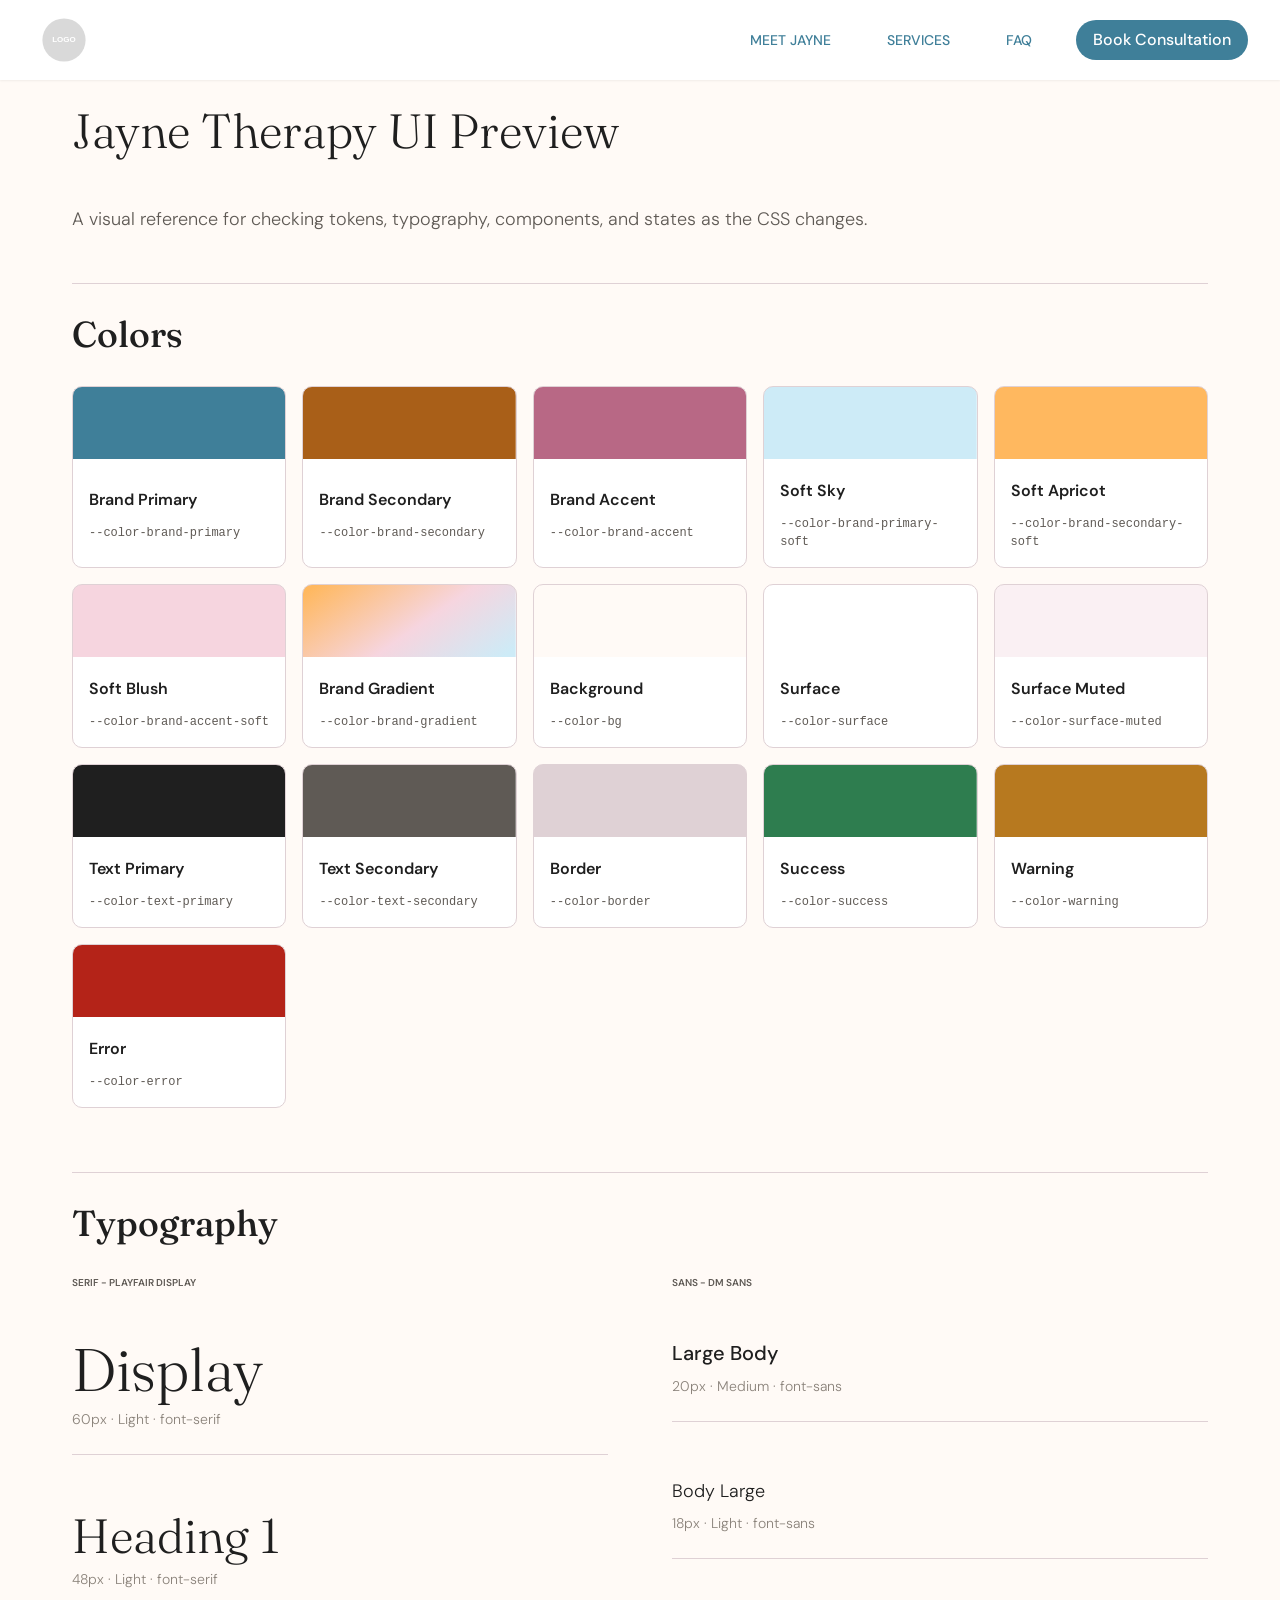
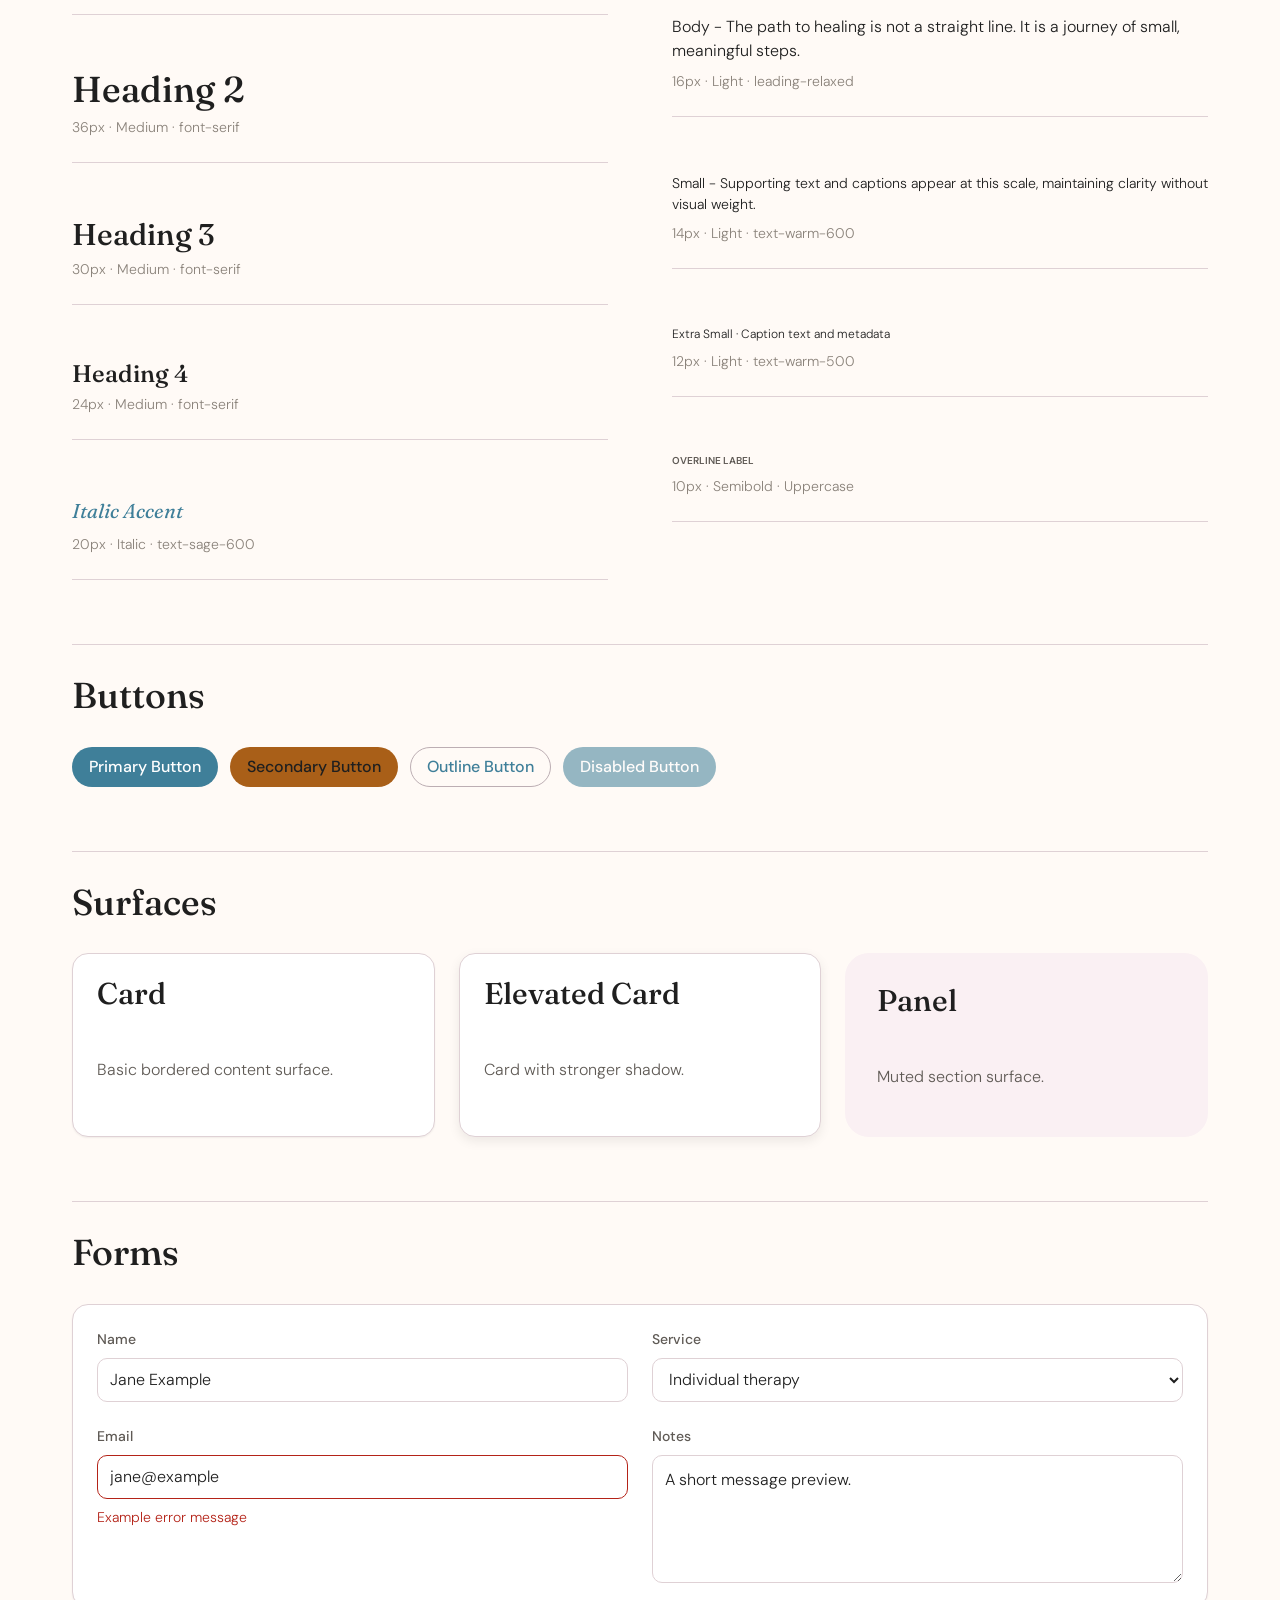
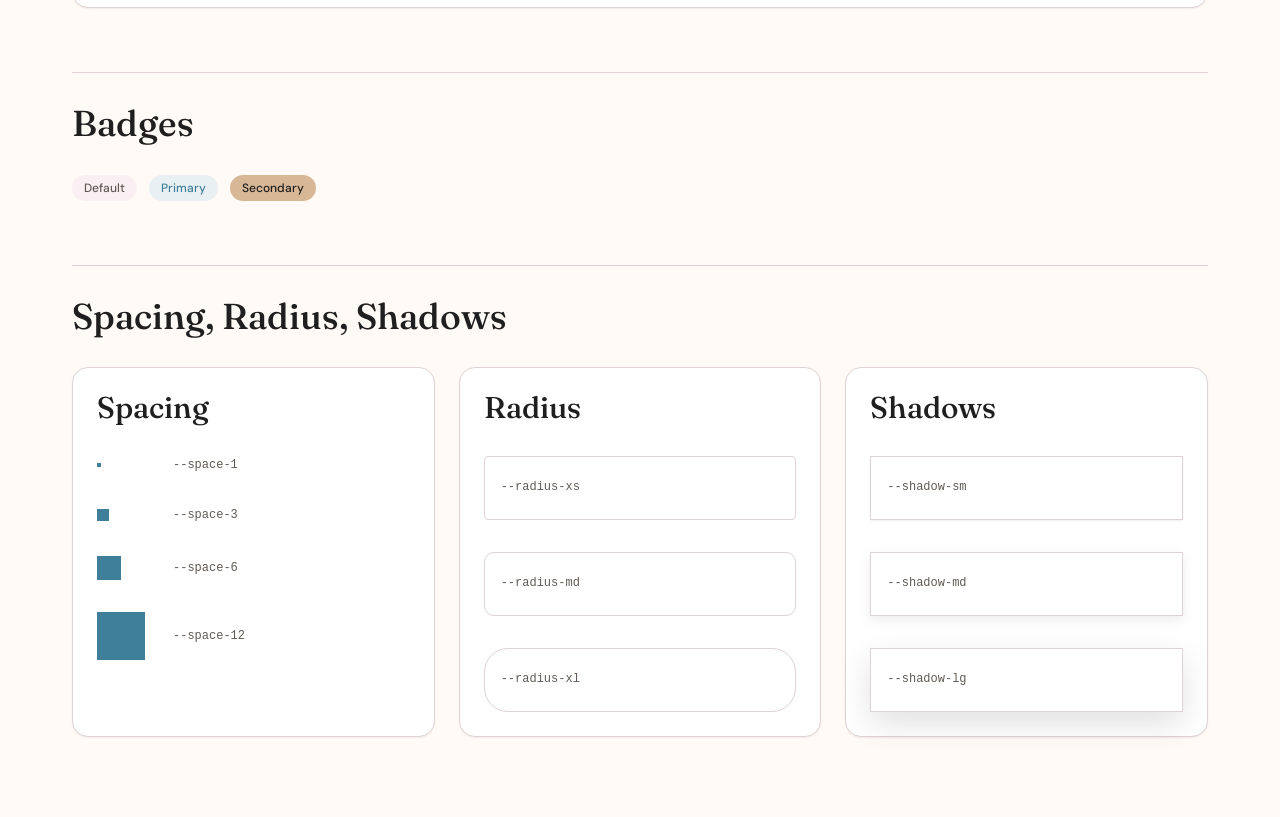
==== commit 08384b8e: "chkpoint" ====
--- a/design-system/index.html
+++ b/design-system/index.html
@@ -172,10 +172,6 @@
                 <p class="ds-type-meta">10px &middot; Semibold &middot; Uppercase</p>
               </article>
 
-              <article class="ds-type-row">
-                <p class="eyebrow">Hero Eyebrow</p>
-                <p class="ds-type-meta">14px &middot; Semibold &middot; Uppercase</p>
-              </article>
             </div>
           </div>
         </section>
--- a/styles.css
+++ b/styles.css
@@ -224,31 +224,37 @@
   border-radius: var(--radius-full);
   font-size: var(--font-size-sm);
   font-weight: var(--font-weight-medium);
-  text-decoration: none;
+  text-decoration: underline;
+  text-decoration-color: transparent;
+  text-decoration-thickness: 0.1rem;
+  text-underline-offset: 0.55rem;
   text-transform: uppercase;
   transition:
     color var(--transition-base),
-    background-color var(--transition-base),
-    transform var(--transition-fast);
+    text-decoration-color var(--transition-base);
 }
 
 .nav-links a:not(.button):hover,
 .nav-links a:not(.button):focus-visible {
   color: color-mix(in srgb, var(--color-brand-primary) 82%, black);
-  background: color-mix(in srgb, var(--color-brand-primary-soft) 42%, transparent);
-  transform: translateY(-1px);
+  background: transparent;
+  text-decoration-color: color-mix(in srgb, var(--color-brand-primary-soft) 70%, transparent);
 }
 
 .nav-links a[aria-current="page"] {
-  color: var(--color-text-inverse);
-  background: var(--color-brand-secondary);
-  box-shadow: 0 0 0 0.2rem color-mix(in srgb, var(--color-brand-secondary-soft) 55%, transparent);
+  text-decoration-color: color-mix(in srgb, var(--color-brand-secondary-soft) 82%, transparent);
+  text-decoration-thickness: 0.12rem;
+  color: var(--color-brand-secondary);
+  background: transparent;
+  box-shadow: none;
+  font-weight: var(--font-weight-bold);
 }
 
 .nav-links a[aria-current="page"]:hover,
 .nav-links a[aria-current="page"]:focus-visible {
-  color: var(--color-text-inverse);
-  background: color-mix(in srgb, var(--color-brand-secondary) 88%, black);
+  color: color-mix(in srgb, var(--color-brand-secondary) 88%, black);
+  background: transparent;
+  text-decoration-color: color-mix(in srgb, var(--color-brand-secondary-soft) 90%, transparent);
 }
 
 .nav-cta {
@@ -286,7 +292,8 @@
   display: flex;
   align-items: center;
   overflow: hidden;
-  padding-block: var(--space-16);
+  min-height: calc(100vh - 5rem);
+  padding-block: clamp(4.5rem, 8vw, 7rem);
 }
 
 .hero::before,
@@ -322,10 +329,9 @@
 .hero-layout {
   position: relative;
   display: grid;
-  grid-template-columns: minmax(0, 1.15fr) minmax(18rem, 0.85fr);
-  gap: var(--space-6);
+  grid-template-columns: minmax(0, 1fr) minmax(18rem, 0.72fr);
+  gap: clamp(3rem, 7vw, 6rem);
   align-items: center;
-  padding-inline: var(--space-10);
 }
 
 .hero-copy {
@@ -333,14 +339,28 @@
   grid-column: 1;
   grid-row: 1;
   min-width: 0;
-  max-width: var(--container-sm);
-  padding: var(--space-10);
+  max-width: 43rem;
+  gap: var(--space-5);
+}
+
+.hero-copy h1 {
+  max-width: 42rem;
+}
+
+.hero-copy p {
+  max-width: 39rem;
+  margin: 0;
+  line-height: var(--line-height-loose);
+}
+
+.hero-copy .cluster {
+  margin-top: var(--space-2);
 }
 
 .hero-image-frame {
   grid-column: 2;
   grid-row: 1;
-  width: min(100%, 30rem);
+  width: min(100%, 27rem);
   aspect-ratio: 4 / 5;
   justify-self: end;
   overflow: hidden;
@@ -359,19 +379,18 @@
 
 @media (max-width: 960px) {
   .hero {
+    min-height: auto;
     padding-block: var(--space-12);
   }
 
   .hero-layout {
-    grid-template-columns: minmax(0, 1fr) minmax(15rem, 0.75fr);
-    gap: var(--space-4);
-    padding-inline: var(--space-4);
+    grid-template-columns: minmax(0, 1fr) minmax(14rem, 0.62fr);
+    gap: var(--space-8);
   }
 
   .hero-copy {
     grid-column: 1;
     max-width: 100%;
-    padding: var(--space-4);
   }
 
   .hero-copy h1 {
@@ -387,7 +406,7 @@
 @media (max-width: 700px) {
   .hero-layout {
     grid-template-columns: 1fr;
-    gap: var(--space-10);
+    gap: var(--space-8);
   }
 
   .hero-copy,
@@ -396,13 +415,9 @@
     grid-row: auto;
   }
 
-  .hero-copy {
-    padding: var(--space-8);
-  }
-
   .hero-image-frame {
     justify-self: center;
-    width: min(100%, 34rem);
+    width: min(100%, 28rem);
   }
 }
 
@@ -413,14 +428,6 @@
 
   .hero-copy h1 {
     font-size: var(--font-size-3xl);
-  }
-
-  .hero-copy {
-    padding: var(--space-6);
-  }
-
-  .hero-layout {
-    padding-inline: 0;
   }
 
   .hero-image-frame {
@@ -573,10 +580,6 @@
 .services-header h1,
 .services-header h2 {
   color: var(--color-text-primary);
-}
-
-.services-header .eyebrow {
-  color: var(--color-brand-accent);
 }
 
 .services-header p {
@@ -644,6 +647,323 @@
 
   .services-panel {
     padding-block: 0;
+  }
+}
+
+
+/* -----------------------------
+   Home Page
+----------------------------- */
+
+.home-page {
+  --home-final-gradient: linear-gradient(90deg, #ffb85f 0%, #f6d5df 55%, #cdebf7 100%);
+}
+
+.home-page section {
+  min-height: auto;
+}
+
+.home-wave {
+  --wave-from: var(--color-bg);
+  --wave-to: var(--color-surface);
+  height: clamp(2.75rem, 4.5vw, 4.75rem);
+  margin-block: -1px;
+  overflow: hidden;
+  background: var(--wave-to);
+  color: var(--wave-from);
+  line-height: 0;
+}
+
+.home-wave svg {
+  display: block;
+  width: 100%;
+  height: 100%;
+}
+
+.home-wave path {
+  fill: currentColor;
+}
+
+.home-wave--welcome {
+  --wave-from: var(--color-bg);
+  --wave-to: var(--color-surface);
+}
+
+.home-wave--reasons {
+  --wave-from: var(--color-surface);
+  --wave-to: color-mix(in srgb, var(--color-brand-accent-soft) 22%, white);
+}
+
+.home-wave--feels-like {
+  --wave-from: color-mix(in srgb, var(--color-brand-accent-soft) 22%, white);
+  --wave-to: var(--color-surface);
+}
+
+.home-wave--meet {
+  --wave-from: var(--color-surface);
+  --wave-to: color-mix(in srgb, var(--color-brand-primary-soft) 22%, var(--color-bg));
+}
+
+.home-wave--final {
+  --wave-from: color-mix(in srgb, var(--color-brand-primary-soft) 22%, var(--color-bg));
+  --wave-to: var(--home-final-gradient);
+}
+
+.home-welcome,
+.home-reasons,
+.home-feels-like,
+.home-meet,
+.home-final-cta {
+  padding-block: clamp(4.5rem, 8vw, 7rem);
+}
+
+.home-welcome {
+  background:
+    radial-gradient(circle at 12% 24%, color-mix(in srgb, var(--color-brand-primary-soft) 42%, transparent) 0 6rem, transparent 6.1rem),
+    var(--color-surface);
+}
+
+.home-welcome-layout {
+  max-width: 56rem;
+  margin-inline: auto;
+  text-align: center;
+}
+
+.home-welcome-layout h2 {
+  max-width: 46rem;
+  margin-inline: auto;
+}
+
+.home-welcome-copy,
+.home-section-heading,
+.home-meet-copy,
+.home-final-cta .container {
+  gap: var(--space-6);
+}
+
+.home-section-heading p,
+.home-welcome-layout p,
+.home-meet-copy p,
+.home-final-cta p {
+  max-width: 44rem;
+  margin: 0;
+  color: var(--color-text-secondary);
+  font-size: var(--font-size-lg);
+  line-height: var(--line-height-loose);
+}
+
+.home-welcome-layout p {
+  margin-inline: auto;
+}
+
+.home-reasons {
+  background:
+    radial-gradient(circle at 88% 8rem, color-mix(in srgb, var(--color-brand-secondary-soft) 34%, transparent) 0 7.25rem, transparent 7.35rem),
+    color-mix(in srgb, var(--color-brand-accent-soft) 22%, white);
+}
+
+.home-section-heading {
+  max-width: 52rem;
+  margin-bottom: clamp(2rem, 5vw, 3.5rem);
+}
+
+.home-reasons .home-section-heading {
+  max-width: 43rem;
+  margin-inline: auto;
+  text-align: center;
+}
+
+.home-reasons .home-section-heading p {
+  margin-inline: auto;
+}
+
+.home-reason-panel {
+  display: grid;
+  gap: var(--space-10);
+  align-items: start;
+  max-width: 62rem;
+  margin-inline: auto;
+}
+
+.home-reason-list {
+  display: grid;
+  grid-template-columns: repeat(3, minmax(0, 1fr));
+  gap: var(--space-4);
+  margin: 0;
+  padding: 0;
+  list-style: none;
+}
+
+.home-reason-list li {
+  display: flex;
+  align-items: center;
+  gap: var(--space-4);
+  min-height: 100%;
+  padding: var(--space-5);
+  border: 1px solid color-mix(in srgb, var(--color-brand-accent) 16%, transparent);
+  border-radius: var(--radius-md);
+  background: color-mix(in srgb, var(--color-surface) 74%, transparent);
+  color: var(--color-text-secondary);
+  line-height: var(--line-height-base);
+  box-shadow: var(--shadow-sm);
+}
+
+.home-reason-list li::before {
+  flex: 0 0 auto;
+  width: 0.55rem;
+  aspect-ratio: 1;
+  border-radius: 62% 38% 55% 45% / 44% 58% 42% 56%;
+  background: var(--color-brand-accent);
+  content: "";
+  transform: rotate(18deg);
+}
+
+.home-reason-panel .button {
+  width: fit-content;
+  justify-self: center;
+}
+
+.home-feels-like {
+  background: var(--color-surface);
+}
+
+.home-pillar-grid {
+  display: grid;
+  grid-template-columns: repeat(3, minmax(0, 1fr));
+  gap: var(--space-5);
+}
+
+.home-pillar {
+  min-height: 100%;
+  padding: clamp(1.35rem, 3vw, 2rem);
+  border-top: 3px solid color-mix(in srgb, var(--color-brand-primary) 64%, transparent);
+  background: color-mix(in srgb, var(--color-surface-muted) 42%, white);
+}
+
+.home-pillar h3 {
+  margin-bottom: var(--space-4);
+  color: var(--color-brand-primary);
+  font-size: var(--font-size-2xl);
+}
+
+.home-pillar p {
+  margin: 0;
+  color: var(--color-text-secondary);
+  line-height: var(--line-height-loose);
+}
+
+.home-meet {
+  overflow: hidden;
+  background: color-mix(in srgb, var(--color-brand-primary-soft) 22%, var(--color-bg));
+}
+
+.home-meet-layout {
+  display: grid;
+  grid-template-columns: minmax(13rem, 0.42fr) minmax(0, 1fr);
+  gap: clamp(2.5rem, 7vw, 6rem);
+  align-items: center;
+}
+
+.home-meet-image {
+  position: relative;
+  margin: 0;
+}
+
+.home-meet-image::after {
+  position: absolute;
+  inset: var(--space-5) calc(var(--space-5) * -1) calc(var(--space-5) * -1) var(--space-5);
+  z-index: -1;
+  border-radius: var(--radius-xl);
+  background: var(--color-brand-secondary-soft);
+  content: "";
+  opacity: 0.44;
+}
+
+.home-meet-image img {
+  width: 100%;
+  max-height: 34rem;
+  aspect-ratio: 4 / 5;
+  object-fit: cover;
+  object-position: center 18%;
+  border-radius: var(--radius-xl);
+  box-shadow: var(--shadow-sm);
+}
+
+.home-meet-copy {
+  gap: var(--space-6);
+}
+
+.home-final-cta {
+  background: var(--home-final-gradient);
+  text-align: center;
+}
+
+.home-final-cta .container {
+  align-items: center;
+  max-width: 46rem;
+}
+
+.home-final-cta p {
+  color: color-mix(in srgb, var(--color-text-primary) 78%, transparent);
+}
+
+@media (max-width: 900px) {
+  .home-meet-layout {
+    grid-template-columns: 1fr;
+  }
+
+  .home-meet-image {
+    width: min(100%, 30rem);
+    justify-self: center;
+  }
+
+  .home-pillar-grid {
+    grid-template-columns: 1fr;
+  }
+
+  .home-reason-list {
+    grid-template-columns: repeat(2, minmax(0, 1fr));
+  }
+
+}
+
+@media (max-width: 560px) {
+  .home-page h2 {
+    font-size: var(--font-size-3xl);
+  }
+
+  .home-welcome,
+  .home-reasons,
+  .home-feels-like,
+  .home-meet,
+  .home-final-cta {
+    padding-block: var(--space-12);
+  }
+
+  .home-section-heading {
+    gap: var(--space-5);
+    margin-bottom: var(--space-8);
+  }
+
+  .home-reason-list {
+    grid-template-columns: 1fr;
+  }
+
+  .home-reason-list li {
+    padding-block: var(--space-4);
+  }
+
+  .home-reason-panel .button,
+  .home-final-cta .button,
+  .hero-copy .button {
+    width: 100%;
+  }
+
+  .home-final-cta .final-cta-actions,
+  .hero-copy .cluster {
+    align-items: stretch;
+    flex-direction: column;
+    width: 100%;
   }
 }
 
@@ -824,14 +1144,6 @@
   text-transform: uppercase;
 }
 
-.eyebrow {
-  color: var(--color-text-secondary);
-  font-size: var(--font-size-sm);
-  font-weight: var(--font-weight-semibold);
-  margin: 0;
-  text-transform: uppercase;
-}
-
 .text-xs {
   font-size: var(--font-size-xs);
 }
@@ -878,7 +1190,7 @@
 .stack {
   display: flex;
   flex-direction: column;
-  gap: var(--space-4);
+  gap: var(--space-8);
 }
 
 .cluster {
@@ -1015,7 +1327,7 @@
 }
 
 .about-hero {
-  padding-block: clamp(3rem, 6vw, 5rem);
+  padding-block: clamp(4rem, 8vw, 7rem);
   border-bottom: 1px solid color-mix(in srgb, var(--color-border) 70%, transparent);
   background: color-mix(in srgb, var(--color-brand-primary-soft) 20%, var(--color-bg));
 }
@@ -1036,6 +1348,13 @@
   font-size: clamp(1.35rem, 2.2vw, 1.8rem);
   line-height: 1.35;
   margin: var(--space-2) 0;
+}
+
+.about-hero-copy p:not(.about-lede) {
+  margin: 0;
+  color: var(--color-text-secondary);
+  font-size: var(--font-size-lg);
+  line-height: var(--line-height-loose);
 }
 
 .about-intro {
@@ -1088,10 +1407,15 @@
   align-items: start;
 }
 
+.therapy-style-editorial {
+  display: grid;
+  grid-template-columns: minmax(16rem, 0.8fr) minmax(0, 1.2fr);
+  gap: clamp(3rem, 8vw, 7rem);
+  align-items: start;
+}
+
 .therapy-style-intro {
-  position: sticky;
-  top: 8rem;
-  max-width: 28rem;
+  max-width: 52rem;
 }
 
 .therapy-style-intro h2 {
@@ -1099,42 +1423,45 @@
 }
 
 .therapy-style-intro p {
-  margin: var(--space-6) 0 0;
+  margin: 0;
   color: var(--color-text-secondary);
   font-size: var(--font-size-lg);
   line-height: var(--line-height-loose);
 }
 
-.therapy-principles {
-  display: grid;
-  gap: 0;
+.approach-feature {
+  display: grid;
+  gap: var(--space-8);
+}
+
+.approach-feature-text {
+  margin: 0;
+  color: var(--color-brand-secondary);
+  font-family: var(--font-family-heading);
+  font-size: clamp(1.35rem, 2vw, 1.8rem);
+  line-height: 1.45;
+}
+
+.approach-rows {
+  display: grid;
   border-top: 1px solid var(--color-border);
 }
 
-.therapy-principle {
-  display: grid;
-  grid-template-columns: 3.5rem minmax(0, 1fr);
-  gap: var(--space-5);
-  padding-block: var(--space-6);
+.approach-rows article {
+  display: grid;
+  grid-template-columns: minmax(8rem, 0.34fr) minmax(0, 1fr);
+  gap: var(--space-6);
+  padding-block: var(--space-5);
   border-bottom: 1px solid var(--color-border);
 }
 
-.principle-number {
-  display: block;
-  color: var(--color-brand-secondary);
-  font-size: var(--font-size-xs);
-  font-weight: var(--font-weight-semibold);
-  letter-spacing: 0;
-}
-
-.therapy-principle h3 {
-  margin: 0 0 var(--space-2);
+.approach-rows h3 {
+  margin: 0;
   color: var(--color-brand-primary);
-  font-size: var(--font-size-2xl);
-  line-height: 1.2;
-}
-
-.therapy-principle p {
+  font-size: var(--font-size-xl);
+}
+
+.approach-rows p {
   margin: 0;
   color: var(--color-text-secondary);
   line-height: var(--line-height-loose);
@@ -1234,7 +1561,7 @@
   gap: var(--space-5);
 }
 
-.path-copy p:not(.eyebrow) {
+.path-copy p {
   color: var(--color-text-secondary);
   line-height: var(--line-height-loose);
   margin: 0;
@@ -1322,6 +1649,49 @@
   margin: 0;
 }
 
+.training-list {
+  border-top: 1px solid var(--color-border);
+}
+
+.training-list details {
+  border-bottom: 1px solid var(--color-border);
+}
+
+.training-list summary {
+  position: relative;
+  padding: var(--space-5) var(--space-10) var(--space-5) 0;
+  cursor: pointer;
+  color: var(--color-brand-primary);
+  font-family: var(--font-family-heading);
+  font-size: var(--font-size-xl);
+  font-weight: var(--font-weight-medium);
+  list-style: none;
+}
+
+.training-list summary::-webkit-details-marker {
+  display: none;
+}
+
+.training-list summary::after {
+  position: absolute;
+  right: var(--space-2);
+  color: var(--color-brand-primary);
+  content: "+";
+  font-family: var(--font-family-base);
+}
+
+.training-list details[open] summary::after {
+  content: "-";
+}
+
+.training-list p {
+  max-width: 44rem;
+  padding: 0 var(--space-8) var(--space-6) 0;
+  color: var(--color-text-secondary);
+  line-height: var(--line-height-loose);
+  margin: 0;
+}
+
 .credentials-list li {
   position: relative;
   padding: 0 0 var(--space-4) var(--space-6);
@@ -1344,6 +1714,10 @@
   color: var(--color-text-secondary);
   font-size: var(--font-size-sm);
   margin: 0;
+}
+
+.path-credentials {
+  margin-top: var(--space-3);
 }
 
 .note-section {
@@ -1375,7 +1749,7 @@
   margin: var(--space-4) 0 var(--space-8);
 }
 
-.jayne-note > p:not(.eyebrow) {
+.jayne-note > p {
   position: relative;
   color: var(--color-text-secondary);
   font-family: var(--font-family-heading);
@@ -1401,7 +1775,7 @@
   gap: var(--space-5);
 }
 
-.about-final-cta p:not(.eyebrow) {
+.about-final-cta p {
   max-width: 42rem;
   margin: 0;
   color: color-mix(in srgb, var(--color-text-primary) 78%, transparent);
@@ -1415,6 +1789,7 @@
 
 @media (max-width: 900px) {
   .about-intro-layout,
+  .therapy-style-editorial,
   .therapy-style-layout,
   .who-layout,
   .path-layout,
@@ -1463,12 +1838,7 @@
     width: 100%;
   }
 
-  .therapy-principle {
-    grid-template-columns: 2.5rem minmax(0, 1fr);
-    gap: var(--space-3);
-  }
-
-  .jayne-note > p:not(.eyebrow) {
+  .jayne-note > p {
     font-size: var(--font-size-lg);
   }
 }
@@ -1494,39 +1864,43 @@
 
 .services-hero {
   position: relative;
-  isolation: isolate;
-  overflow: hidden;
-  background:
-    linear-gradient(90deg, color-mix(in srgb, var(--color-bg) 88%, transparent), var(--color-bg)),
-    url("assets/images/Jayne-headshot-ai-stairs.png") center right / min(42vw, 34rem) auto no-repeat;
+  border-bottom: 1px solid color-mix(in srgb, var(--color-border) 70%, transparent);
+  background: color-mix(in srgb, var(--color-brand-primary-soft) 18%, var(--color-bg));
 }
 
 .services-hero::before {
-  position: absolute;
-  z-index: -1;
-  right: -8rem;
-  bottom: -8rem;
-  width: 24rem;
-  aspect-ratio: 1;
-  border-radius: 50%;
-  background: color-mix(in srgb, var(--color-brand-primary-soft) 58%, transparent);
-  content: "";
+  content: none;
 }
 
 .services-hero-layout {
-  min-height: min(42rem, calc(100vh - 5rem));
-  display: flex;
+  display: grid;
+  grid-template-columns: minmax(0, 1fr) minmax(14rem, 0.38fr);
+  gap: clamp(2rem, 6vw, 5rem);
   align-items: center;
 }
 
 .services-hero-copy {
-  max-width: 47rem;
+  max-width: 52rem;
   gap: var(--space-5);
-  padding-block: var(--space-8);
+  padding-block: clamp(1rem, 3vw, 2rem);
 }
 
 .services-hero-copy h1 {
   max-width: 38rem;
+}
+
+.services-hero-image {
+  justify-self: end;
+  width: min(100%, 20rem);
+  margin: 0;
+}
+
+.services-hero-image img {
+  width: 100%;
+  aspect-ratio: 4 / 5;
+  object-fit: cover;
+  border-radius: var(--radius-lg);
+  box-shadow: var(--shadow-sm);
 }
 
 .services-lede {
@@ -1562,6 +1936,11 @@
   align-items: start;
 }
 
+.sessions-layout {
+  grid-template-columns: 1fr;
+  gap: var(--space-10);
+}
+
 .services-primary-copy {
   gap: var(--space-5);
 }
@@ -1654,12 +2033,10 @@
 }
 
 .sessions-intro {
-  position: sticky;
-  top: 8rem;
+  max-width: 52rem;
   gap: var(--space-5);
 }
 
-.sessions-intro .eyebrow,
 .sessions-intro h2 {
   color: var(--color-text-inverse);
 }
@@ -1669,31 +2046,29 @@
   font-size: var(--font-size-lg);
 }
 
-.session-steps {
-  display: grid;
+.session-list {
+  display: grid;
+  grid-template-columns: repeat(3, minmax(0, 1fr));
   gap: var(--space-8);
 }
 
-.session-steps article {
-  padding-top: var(--space-6);
-  border-top: 1px solid color-mix(in srgb, var(--color-text-inverse) 28%, transparent);
-}
-
-.session-steps span {
-  display: block;
-  margin-bottom: var(--space-5);
-  color: var(--color-brand-secondary-soft);
-  font-size: var(--font-size-xs);
-  font-weight: var(--font-weight-semibold);
-}
-
-.session-steps h3 {
+.session-list article {
+  padding-left: var(--space-6);
+  border-left: 1px solid color-mix(in srgb, var(--color-text-inverse) 28%, transparent);
+}
+
+.session-list article:first-child {
+  padding-left: 0;
+  border-left: 0;
+}
+
+.session-list h3 {
   margin-bottom: var(--space-3);
   color: var(--color-text-inverse);
   font-size: var(--font-size-2xl);
 }
 
-.session-steps p {
+.session-list p {
   margin: 0;
   color: color-mix(in srgb, var(--color-text-inverse) 72%, transparent);
   line-height: var(--line-height-loose);
@@ -1765,24 +2140,19 @@
 }
 
 @media (max-width: 1000px) {
-  .services-hero {
-    background:
-      linear-gradient(90deg, color-mix(in srgb, var(--color-bg) 92%, transparent), var(--color-bg)),
-      url("assets/images/Jayne-headshot-ai-stairs.png") center right / 22rem auto no-repeat;
-  }
-
   .focus-grid {
     grid-template-columns: repeat(2, minmax(0, 1fr));
   }
 }
 
 @media (max-width: 820px) {
-  .services-hero {
-    background: var(--color-bg);
-  }
-
   .services-hero-layout {
+    grid-template-columns: 1fr;
     min-height: auto;
+  }
+
+  .services-hero-image {
+    display: none;
   }
 
   .services-primary-layout,
@@ -1816,11 +2186,33 @@
 
   .support-list ul,
   .focus-grid,
+  .session-list,
   .session-details-list div {
     grid-template-columns: 1fr;
   }
 
+  .session-list {
+    gap: var(--space-6);
+  }
+
+  .session-list article {
+    padding-left: 0;
+    padding-top: var(--space-5);
+    border-left: 0;
+    border-top: 1px solid color-mix(in srgb, var(--color-text-inverse) 28%, transparent);
+  }
+
+  .session-list article:first-child {
+    padding-top: 0;
+    border-top: 0;
+  }
+
   .session-details-list div {
+    gap: var(--space-2);
+  }
+
+  .approach-rows article {
+    grid-template-columns: 1fr;
     gap: var(--space-2);
   }
 }
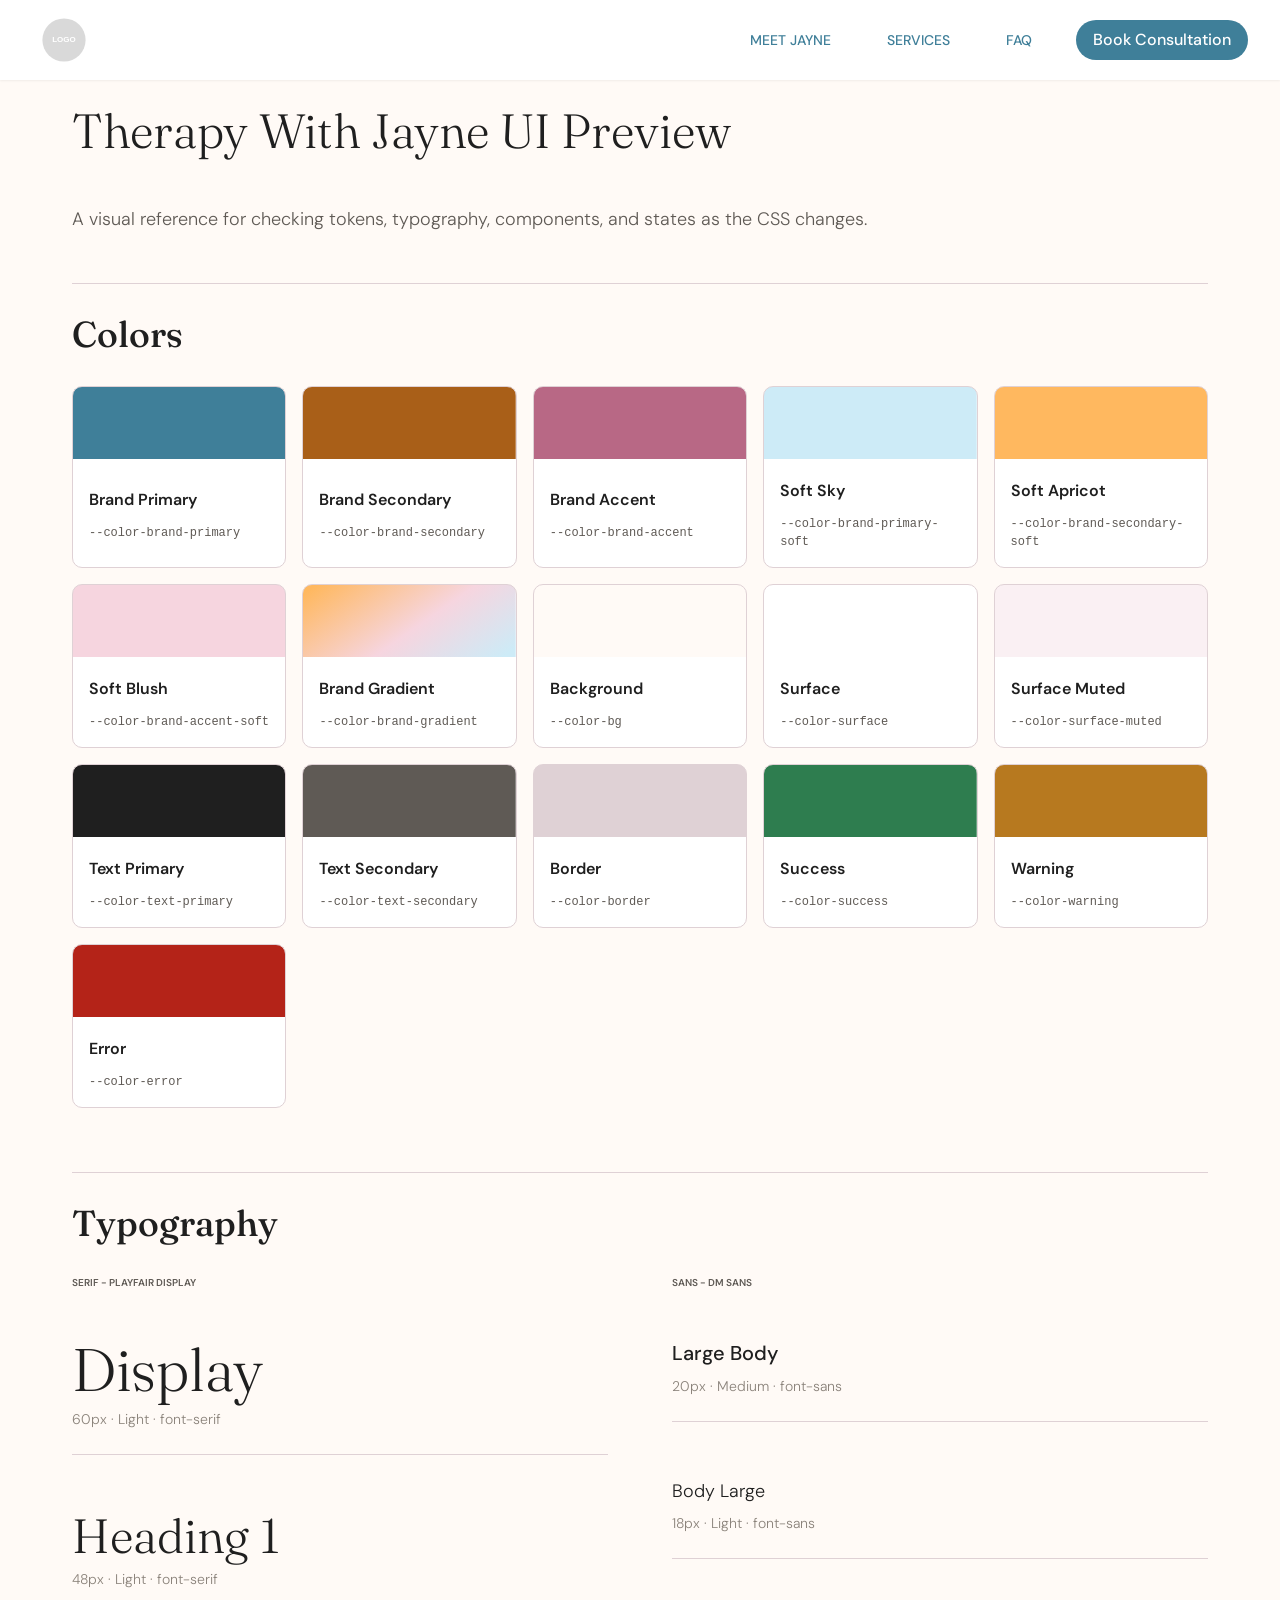
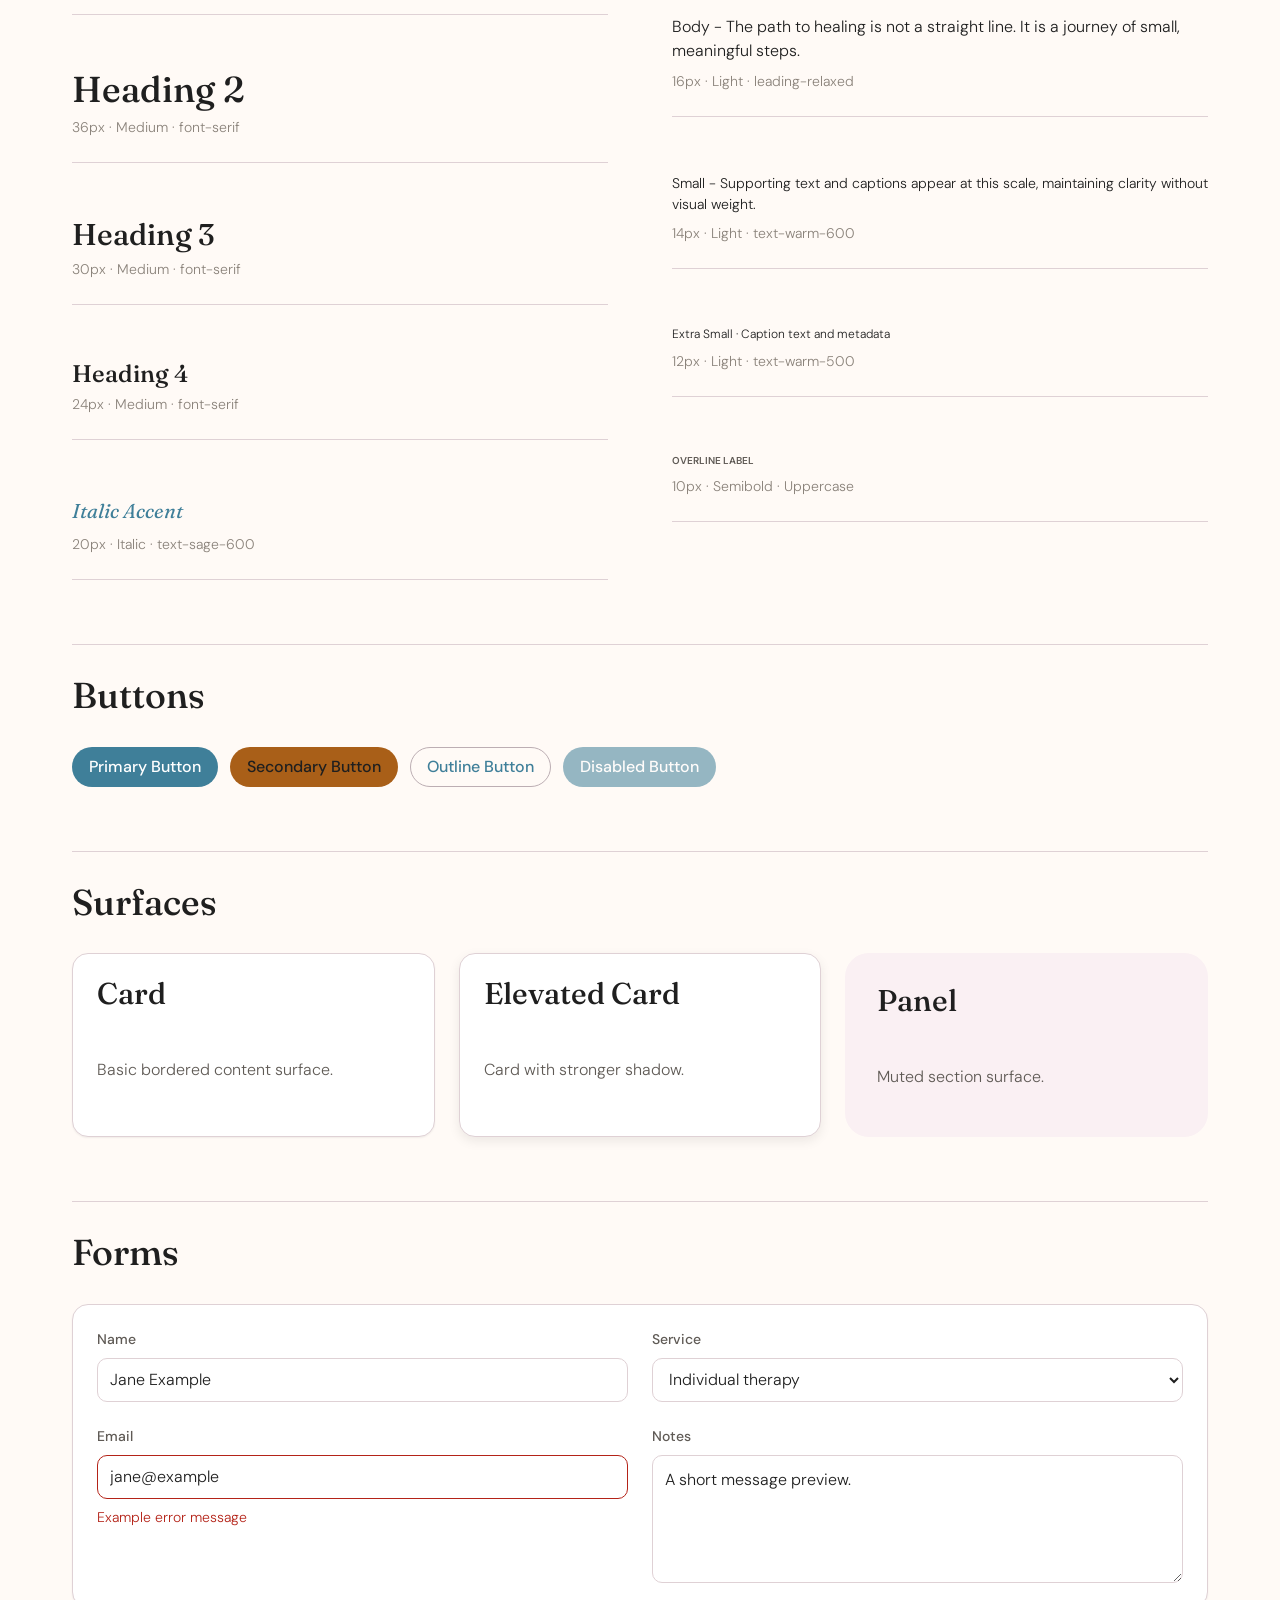
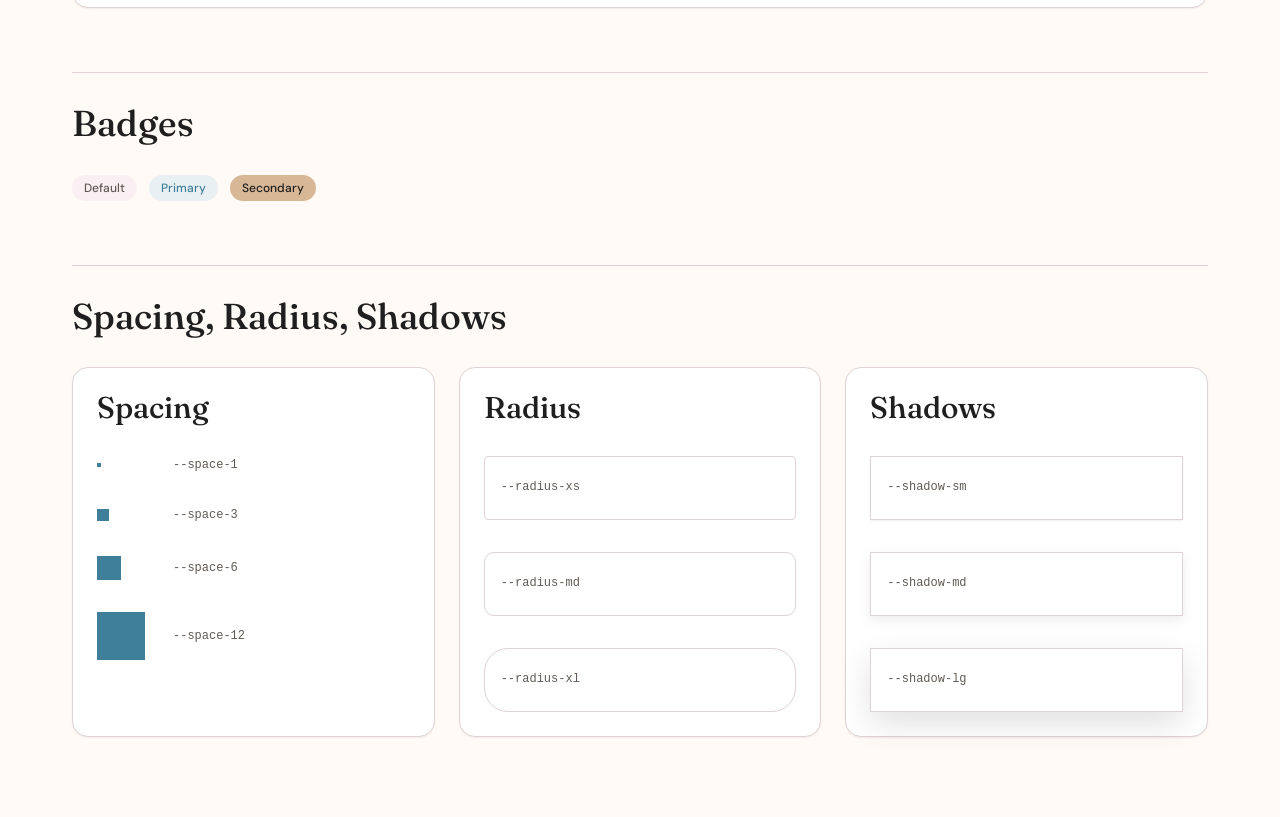
==== commit 03befe31: "adjust all "therapy with jayne" instead of "jayne therapy"" ====
--- a/design-system/index.html
+++ b/design-system/index.html
@@ -3,14 +3,14 @@
   <head>
     <meta charset="utf-8">
     <meta name="viewport" content="width=device-width, initial-scale=1">
-    <title>Design System | Jayne Therapy</title>
+    <title>Design System | Therapy With Jayne</title>
     <link rel="stylesheet" href="../styles.css">
   </head>
   <body>
     <header class="site-header">
       <nav class="site-nav" aria-label="Main navigation">
-        <a class="site-logo" href="../index.html" aria-label="Jayne Therapy home">
-          <img src="../assets/images/logo-placeholder.svg" alt="Jayne Therapy">
+        <a class="site-logo" href="../index.html" aria-label="Therapy With Jayne home">
+          <img src="../assets/images/logo-placeholder.svg" alt="Therapy With Jayne">
         </a>
 
         <div class="nav-links">
@@ -26,7 +26,7 @@
       <div class="container stack">
         <header class="stack">
           <span class="badge badge-primary">Design System</span>
-          <h1>Jayne Therapy UI Preview</h1>
+          <h1>Therapy With Jayne UI Preview</h1>
           <p class="text-lg text-secondary">
             A visual reference for checking tokens, typography, components, and states as the CSS changes.
           </p>
--- a/styles.css
+++ b/styles.css
@@ -9,7 +9,7 @@
   min-height: 100vh;
   scroll-margin-top: 5rem;
 }
-
+/*test*/
 
 /* =========================================================
    DESIGN SYSTEM
@@ -200,9 +200,9 @@
   border-radius: var(--radius-lg);
 }
 
-.site-logo[aria-current="page"] {
+/* .site-logo[aria-current="page"] {
   background: color-mix(in srgb, var(--color-brand-secondary-soft) 32%, transparent);
-}
+} */
 
 .site-logo img {
   width: auto;
